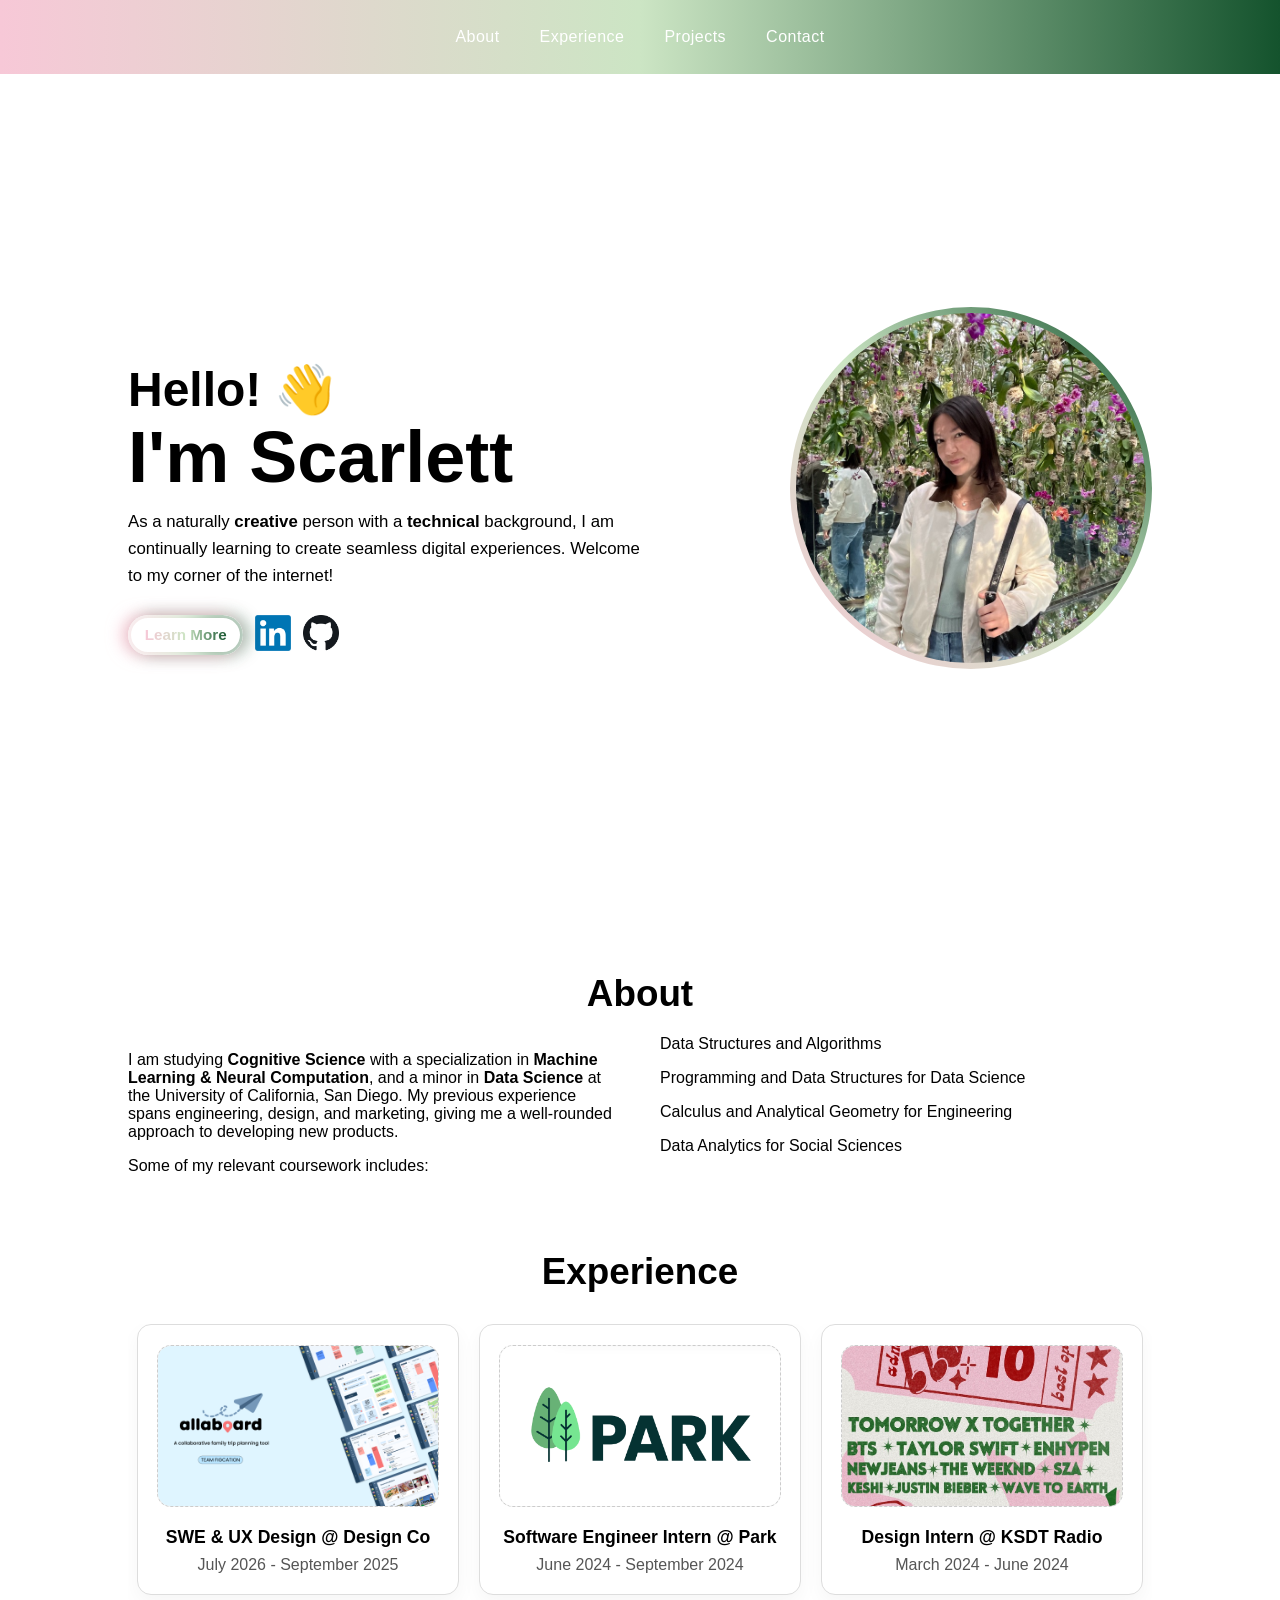
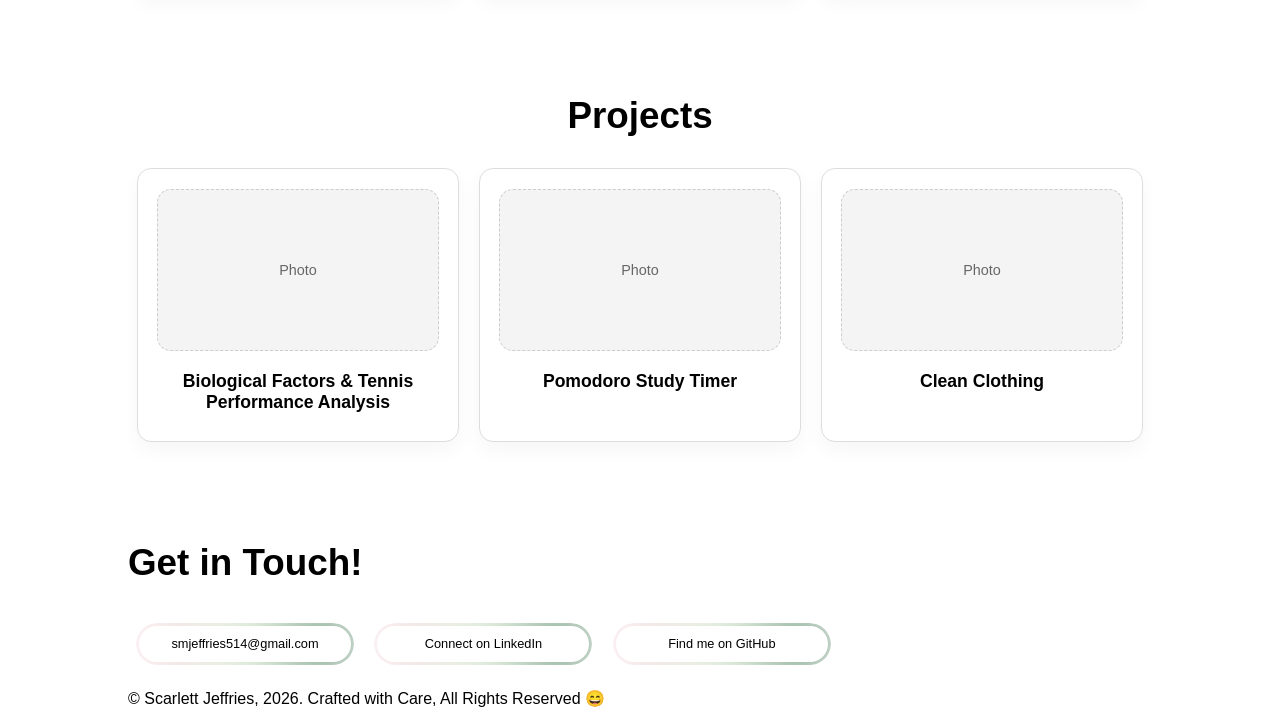
==== index.html @ 75868262 "minor text changes in about + experience" ====
<!DOCTYPE html>
<meta name="robots" content="noindex, nofollow">

<html lang="en">
    <head>
        <meta charset="UTF-8">
        <title>Hello! I'm Scarlett</title>
        <meta name="viewport" content="width=device-width,initial-scale=1">
        <link rel="stylesheet" href="style.css">
        <script src="interactivity.js"></script>
    </head>

    <script>
        if (window.location.hash) history.replaceState(null, '', window.location.pathname);
    </script>

    <body>
        <nav class="navbar">
            <a href="#about">About</a>
            <a href="#experience">Experience</a>
            <a href="#projects">Projects</a>
            <a href="#contact">Contact</a>
        </nav>

        <!-- Home Page-->
        <section class="home">
            <div class="home-inner">
                <div class="home-text">
                    <h2>Hello! 👋</h2>
                    <h1>I'm Scarlett</h1>
                    <p>As a naturally <strong>creative</strong> person with a <strong>technical</strong> background, I am continually learning to create seamless digital experiences. Welcome to my corner of the internet!</p>
                    <div class="button-row">
                        <button id="learn-more" class="gradient-button" onclick="location.href='#about'">
                            <span>Learn More</span>
                        </button>
                        <a href="https://www.linkedin.com/in/scarlettjeffries/" target="_blank" class="icon-link">
                            <img src="/assets/Linkedin_logo.png" alt="LinkedIn">
                        </a>
                        <a href="https://github.com/scarlettjeffries/" target="_blank" class="icon-link">
                            <img src="/assets/Github_logo.png" alt="GitHub">
                        </a>
                    </div>
                </div>
                <div class="home-photo">
                    <img src="/assets/meinjapan.jpeg" alt="memoji">
                </div>
            </div>
        </section>

        <div class="section-row">

            <!-- About Me Section -->
            <section id="about" class="about">
                <div class="about">
                    <h2>About</h2>
                    <p>I am studying <strong>Cognitive Science</strong> with a specialization in <strong>Machine Learning & Neural Computation</strong>, and a minor in <strong>Data Science</strong> at the University of California, San Diego. My previous experience spans engineering, design, and marketing, giving me a well-rounded approach to developing new products.</p>
                    <p>Some of my relevant coursework includes:</p>
                    <p>Data Structures and Algorithms</p>
                    <p>Programming and Data Structures for Data Science</p>
                    <p>Calculus and Analytical Geometry for Engineering</p>
                    <p>Data Analytics for Social Sciences</p>
                </div>
            </section>

            <!-- Experience Section -->
            <section id="experience" class="experience">
                <div class="experience">
                    <h2>Experience</h2>

                    <div class="experience-row">
                        <div href="D-Co.html" id="D-Co" class="experience-link">
                            <div class="experience-photo"><img src="/assets/allaboard.png" alt="Design Co"></img></div>
                            <div class="experience-card-text">
                                <h3>SWE & UX Design @ Design Co</h3>
                                <p>July 2026 - September 2025</p>
                            </div>
                        </div>

                        <div href="Park.html" id="Park" class="experience-link">
                            <div class="experience-photo"><img src="/assets/park_logo.png" alt="Park"></img></div>
                            <div class="experience-card-text">
                                <h3>Software Engineer Intern @ Park</h3>
                                <p>June 2024 - September 2024</p>
                            </div>
                        </div>

                        <div href="KSDT.html" id="KSDT" class="experience-link">
                            <div class="experience-photo"><img src="/assets/ksdt_design.jpeg" alt="KSDT Radio"></img></div>
                            <div class="experience-card-text">
                                <h3>Design Intern @ KSDT Radio</h3>
                                <p>March 2024 - June 2024</p>
                            </div>
                        </div>
                    </div>
                </div>
            </section>

            <!-- Projects Section -->
            <section id="projects" class="projects">
                <div class="projects">
                    <h2>Projects</h2>
                    <div class="project-row">
                        <div id="Academic Projects" class="project-link">
                            <div class="project-photo"><span>Photo</span></div>
                            <div class="project-card-text"><h3>Biological Factors & Tennis Performance Analysis</h3></div>
                        </div>
                        <div id="Pomodoro" class="project-link">
                            <div class="project-photo"><span>Photo</span></div>
                            <div class="project-card-text"><h3>Pomodoro Study Timer</h3></div>
                        </div>
                        <div id="Clean Clothing" class="project-link">
                            <div class="project-photo"><span>Photo</span></div>
                            <div class="project-card-text"><h3>Clean Clothing</h3></div>
                        </div>
                    </div>
                </div>
            </section>
        </div>

        <!-- Contact Section -->
        <section id="contact" class="contact">
            <div class="contact">
                <h2>Get in Touch!</h2>
                <button id="email"><span>smjeffries514@gmail.com</span></button>
                <button id="linkedin" onclick="window.open('https://www.linkedin.com/in/scarlettjeffries/', '_blank')"><span>Connect on LinkedIn</span></button>
                <button id="github"><span>Find me on GitHub</span></button>
                <p>&copy; Scarlett Jeffries, 2026. Crafted with Care, All Rights Reserved &#128516;</p>
            </div>
        </section>
    </body>
</html>
---- style.css ----
body {
    font-family: Arial, Helvetica, sans-serif;
    margin: 0;
    padding: 0;
}

section.home {
    min-height: calc(100vh - 72px);
    display: flex;
    align-items: center;
    justify-content: center;
    padding: 0 10%;          
    margin: 0;               
    box-sizing: border-box;
}
.section-row {
    margin-left: 10%;
    margin-right: 10%;
    display: flex;
    flex-direction: column;
    gap: 40px;
    padding: 40px 0;
}

section.contact {
    margin-left: 10%;
    margin-right: 10%;
}

.navbar {
  /*position: sticky;*/
  top: 0;
  left: 0;
  right: 0;
  z-index: 1000;
  display: flex;
  justify-content: center;
  gap: 40px;
  padding: 28px 0;         
  background: linear-gradient(to left, #14532D, #CCE5C4, #F7C8D7);
}

.navbar a {
  color: white;
  text-decoration: none;
  font-weight: 300;          
  font-size: 1em;
  letter-spacing: 0.03em;
}

.home-inner {
    display: flex;
    flex-wrap: wrap;
    align-items: center;
    gap: 40px;
    width: 100%;
    max-width: 1200px;
}

.home-text {
    flex: 1 1 320px;
    min-width: 280px;
}

.home-photo {
    width: 350px;
    height: 350px;
    border-radius: 50%;
    padding: 6px;
    background: linear-gradient(to bottom left, #14532D, #CCE5C4, #F7C8D7);
    display: flex;
    align-items: center;
    justify-content: center;
    flex-shrink: 0;
}

.home-photo img {
    width: 100%;
    height: 100%;
    object-fit: cover;
    border-radius: 50%;
    display: block;
    background: white;
}

section:not(.home) {
    min-height: auto;
    display: block;
}

section > div {
    width: 100%;
}

.about > div {
    column-count: 2;
    column-gap: 40px;
}

.about > div > h2 {
    column-span: all;
    text-align: center;
    font-size: 2.3em;
    margin-bottom: 20px;
}

.section-row {
    display: flex;
    flex-direction: column;
    gap: 40px;
    padding: 40px 0;
}

.section-row section {
    width: 100%;
    display: block;
}

.section-row section > div {
    width: 100%;
}

.home h2 {
    font-size: 3.0em;
    line-height: 1.2;
    margin-bottom: 0;
    /*background-image: linear-gradient(to right, #14532D, #7CB987, #CCE5C4, #F7C8D7);
    background-clip: text;
    -webkit-background-clip: text;
    -webkit-text-fill-color: transparent;
    background-size: 200%;   */
}

.home h1 {
    font-size: 4.5em;
    line-height: 1.1;
    margin-top: 0;
    margin-bottom: 12px;     
}

.home p {
    margin-top: 0;
    margin-right: 15%;
    font-size: 1.05em;
    line-height: 1.6;
}

.button-row {
    display: flex;
    flex-wrap: wrap;
    gap: 12px;
    margin-top: 25px;
}

.gradient-button {
    position: relative;
    display: inline-flex;
    align-items: center;
    justify-content: center;
    width: auto;
    min-width: 7.5em;
    height: 2.6em;
    padding: 0 1.1em;
    font-size: 0.95em;
    font-weight: 600;
    font-family: Arial, Helvetica, sans-serif;
    border: 0px solid transparent;
    border-radius: 2.5em;
    background: white;
    z-index: 1;
    overflow: hidden;
    cursor: pointer;
    box-shadow: 
        -6px 0px 16px rgba(244, 163, 183, 0.6),
        6px 0px 16px rgba(20, 83, 45, 0.4);
}

.gradient-button::before {
    content: '';
    position: absolute;
    inset: 0;
    z-index: -1;
    padding: 3px; 
    border-radius: inherit;
    background: linear-gradient(to left, #14532D, #CCE5C4, #F7C8D7);
    -webkit-mask: 
        linear-gradient(#fff 0 0) content-box, 
        linear-gradient(#fff 0 0);
    -webkit-mask-composite: xor;
            mask-composite: exclude;
    mask: 
        linear-gradient(#fff 0 0) content-box, 
        linear-gradient(#fff 0 0);
    mask-composite: exclude;
    filter: blur(15px); 
}

.gradient-button span {
    background: linear-gradient(to left, #14532D, #CCE5C4, #F7C8D7);
    background-clip: text;
    -webkit-background-clip: text;
    -webkit-text-fill-color: transparent;
}

.contact button {
    position: relative;
    display: inline-flex;
    align-items: center;
    justify-content: center;
    width: 14em;
    height: 3em;
    font-size: 1em;
    font-weight: semi-bold;
    font-family: Arial, Helvetica, sans-serif;
    border: 3px solid transparent;
    border-radius: 3em;
    background: white;
    z-index: 1;
    overflow: hidden;
    margin: 5px;
}

.contact button::before {
    content: '';
    position: absolute;
    inset: 0;
    z-index: -1;
    padding: 3px; 
    border-radius: inherit;
    background: linear-gradient(to left, #14532D, #CCE5C4, #F7C8D7);
    -webkit-mask: 
        linear-gradient(#fff 0 0) content-box, 
        linear-gradient(#fff 0 0);
    -webkit-mask-composite: xor;
            mask-composite: exclude;
    mask: 
        linear-gradient(#fff 0 0) content-box, 
        linear-gradient(#fff 0 0);
    mask-composite: exclude;
    filter: blur(20px); 
}

.contact button span {
    color: black;
    font-size: 0.8em;
}

.icon-link img {
  width: 36px;
  height: 36px;
  object-fit: contain;
}

.experience-row,
.project-row {
    display: flex;
    gap: 20px;
    flex-wrap: nowrap;
    justify-content: center;
    margin-top: 30px;
    overflow-x: auto;
    padding-bottom: 10px;
}

.experience-link,
.project-link {
    display: flex;
    flex-direction: column;
    align-items: center;
    width: 280px;
    text-decoration: none;
    color: inherit;
    margin-bottom: 20px;
    padding: 20px;
    border: 1px solid #ddd;
    border-radius: 14px;
    transition: background-color 0.3s, transform 0.2s;
    background: white;
    box-shadow: 0 8px 20px rgba(0,0,0,0.04);
    text-align: center;
}

.experience-link:hover,
.project-link:hover {
    background-color: #f9f9f9;
    transform: translateY(-2px);
}

.experience-photo,
.project-photo {
    width: 100%;
    height: 160px;
    border-radius: 14px;
    background: #f4f4f4;
    border: 1px dashed #ccc;
    overflow: hidden;
    display: flex;
    align-items: center;
    justify-content: center;
    color: #666;
    font-size: 0.9em;
    margin-bottom: 20px;
}

.experience-photo img,
.project-photo img {
    width: 100%;
    height: 100%;
    object-fit: cover;
    display: block;
}

.experience-card-text h3,
.project-card-text h3 {
    margin: 0 0 8px;
    font-size: 1.1em;
    text-align: center;
}

.experience-card-text p {
    margin: 0;
    color: #555;
}

.project-link {
    padding: 20px;
}

.dashboard {
    margin-left: 10%;
    margin-right: 10%;
    font-family: Arial, Helvetica, sans-serif;
}

.dashboard-header {
    text-align: center;
    margin-bottom: 40px;
}

.back-link {
    display: inline-block;
    margin-bottom: 20px;
    text-decoration: none;
    color: #14532D;
    font-weight: bold;
}

.dashboard-header h1 {
    font-size: 3em;
    background-image: linear-gradient(to right, #14532D, #CCE5C4, #F7C8D7);
    background-clip: text;
    -webkit-background-clip: text;
    -webkit-text-fill-color: transparent;
    background-size: 15%;
}

.date {
    font-size: 1.2em;
    color: #666;
}

.dashboard-content {
    display: grid;
    grid-template-columns: repeat(auto-fit, minmax(300px, 1fr));
    gap: 20px;
}

.card {
    border: 1px solid #ddd;
    border-radius: 8px;
    padding: 20px;
    background-color: #fff;
    box-shadow: 0 2px 4px rgba(0,0,0,0.1);
}

.card h2 {
    margin-top: 0;
    background-image: linear-gradient(to right, #14532D, #CCE5C4, #F7C8D7);
    background-clip: text;
    -webkit-background-clip: text;
    -webkit-text-fill-color: transparent;
    background-size: 100%;
}

.card ul {
    padding-left: 20px;
}

.dashboard h1 {
    background-image: linear-gradient(to right, #14532D, #CCE5C4, #F7C8D7);
    background-clip: text;
    -webkit-background-clip: text;
    -webkit-text-fill-color: transparent;
    background-size: 100%;
}

.experience h2 {
    text-align: center;
    font-size: 2.3em;
}

.projects h2 {
    text-align: center;
    font-size: 2.3em;
}

.contact h2 {
    font-size: 2.3em;
}

.card li {
    margin-bottom: 10px;
}
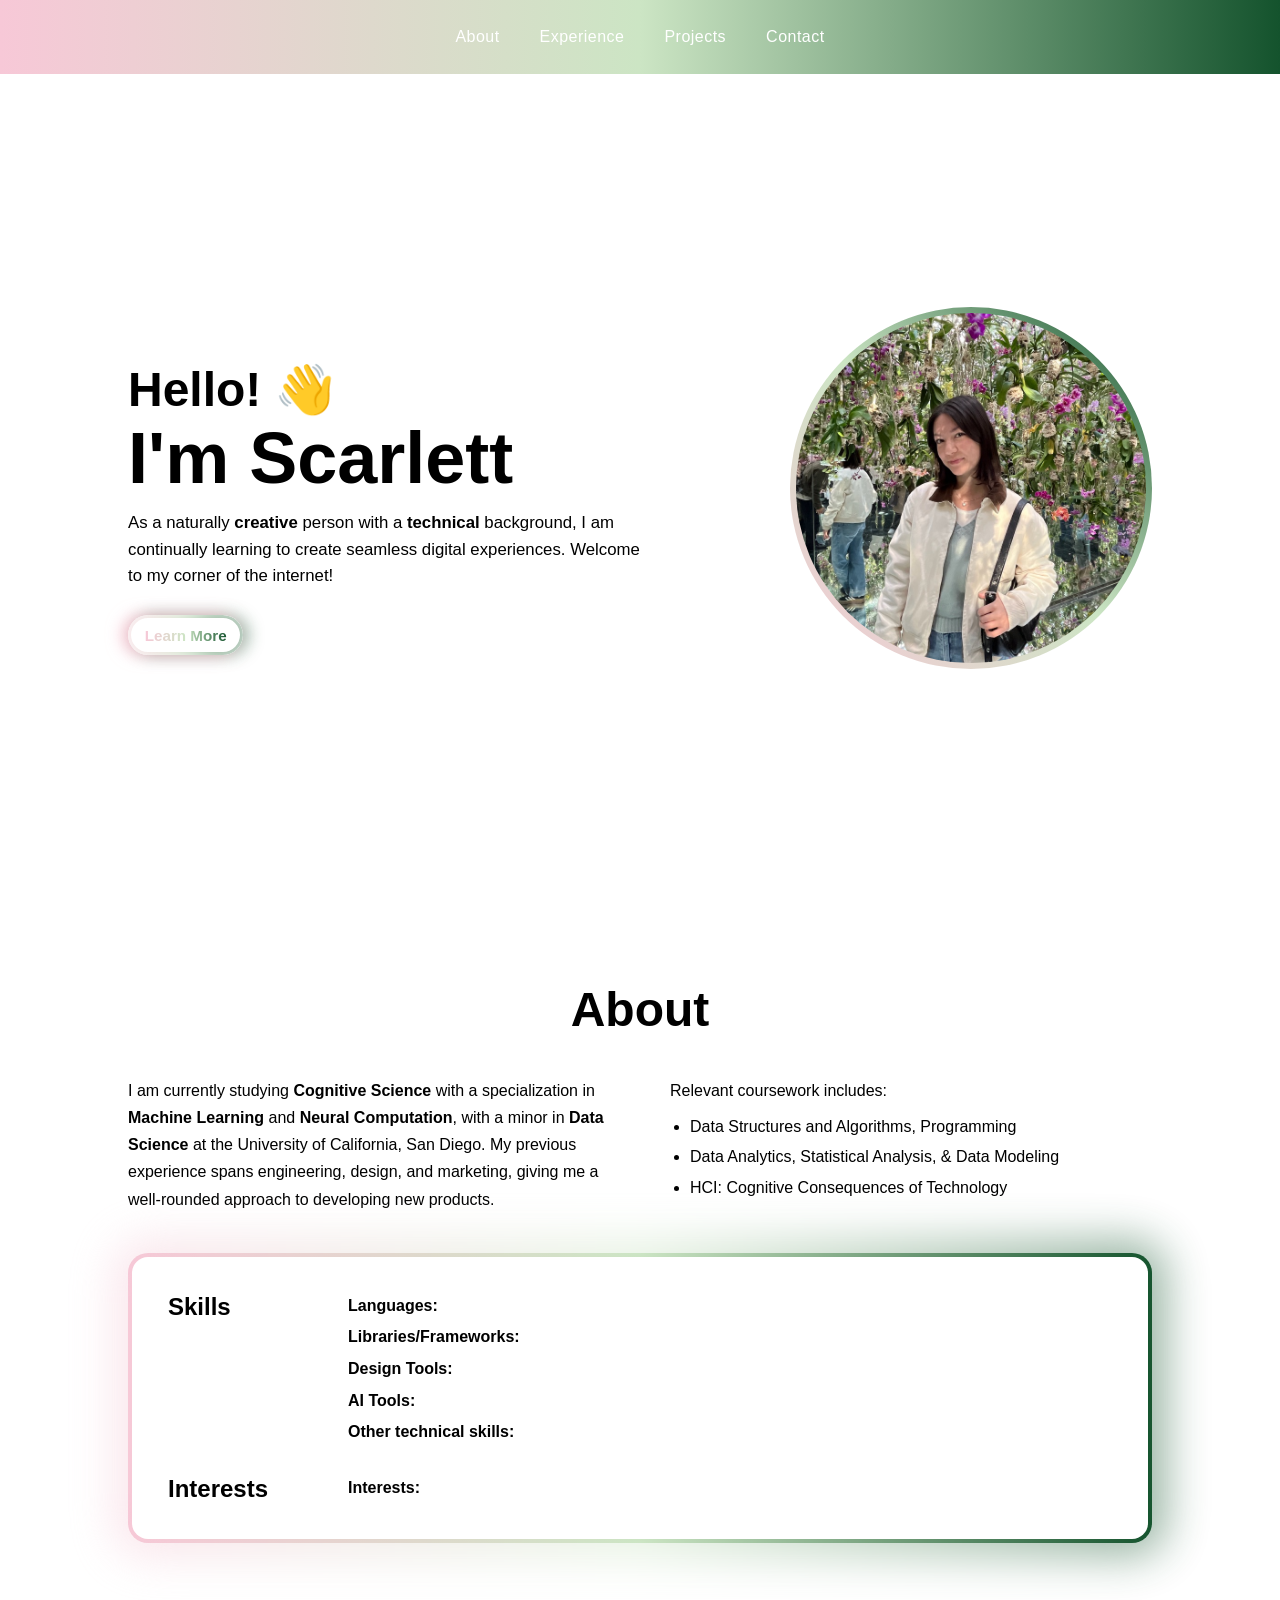
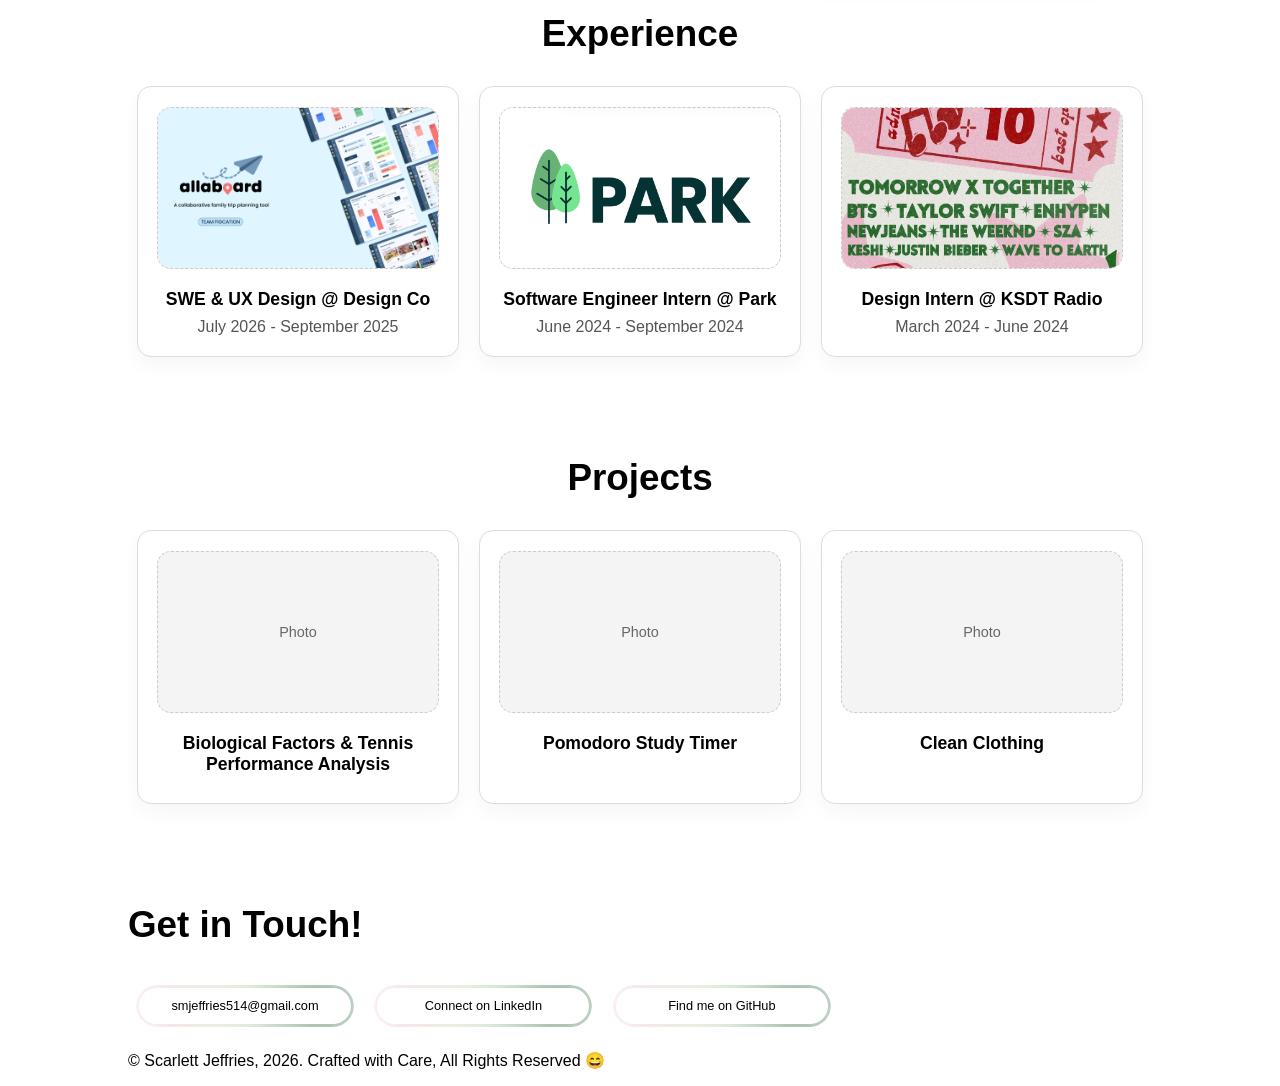
==== commit ef06730a: "Added about card + gradient/glow" ====
--- a/index.html
+++ b/index.html
@@ -33,12 +33,6 @@
                         <button id="learn-more" class="gradient-button" onclick="location.href='#about'">
                             <span>Learn More</span>
                         </button>
-                        <a href="https://www.linkedin.com/in/scarlettjeffries/" target="_blank" class="icon-link">
-                            <img src="/assets/Linkedin_logo.png" alt="LinkedIn">
-                        </a>
-                        <a href="https://github.com/scarlettjeffries/" target="_blank" class="icon-link">
-                            <img src="/assets/Github_logo.png" alt="GitHub">
-                        </a>
                     </div>
                 </div>
                 <div class="home-photo">
@@ -49,18 +43,45 @@
 
         <div class="section-row">
 
-            <!-- About Me Section -->
-            <section id="about" class="about">
-                <div class="about">
-                    <h2>About</h2>
-                    <p>I am studying <strong>Cognitive Science</strong> with a specialization in <strong>Machine Learning & Neural Computation</strong>, and a minor in <strong>Data Science</strong> at the University of California, San Diego. My previous experience spans engineering, design, and marketing, giving me a well-rounded approach to developing new products.</p>
-                    <p>Some of my relevant coursework includes:</p>
-                    <p>Data Structures and Algorithms</p>
-                    <p>Programming and Data Structures for Data Science</p>
-                    <p>Calculus and Analytical Geometry for Engineering</p>
-                    <p>Data Analytics for Social Sciences</p>
+        <!-- About Me -->
+        <section id="about" class="about">
+            <div class="about-inner">
+                <h2>About</h2>
+
+                <div class="about-columns">
+                    <p>I am currently studying <strong>Cognitive Science</strong> with a specialization in <strong>Machine Learning</strong> and <strong>Neural Computation</strong>, with a minor in <strong>Data Science</strong> at the University of California, San Diego. My previous experience spans engineering, design, and marketing, giving me a well-rounded approach to developing new products.</p>
+                    <div class="about-coursework">
+                        <p>Relevant coursework includes:</p>
+                        <ul>
+                            <li>Data Structures and Algorithms, Programming</li>
+                            <li>Data Analytics, Statistical Analysis, & Data Modeling</li>
+                            <li>HCI: Cognitive Consequences of Technology</li>
+                        </ul>
+                    </div>
                 </div>
-            </section>
+
+            <div class="about-card">
+                <div class="about-card-inner">
+                <div class="about-card-row">
+                    <h3>Skills</h3>
+                    <div class="about-card-details">
+                        <p><strong>Languages:</strong> </p>
+                        <p><strong>Libraries/Frameworks:</strong> </p>
+                        <p><strong>Design Tools:</strong> </p>
+                        <p><strong>AI Tools:</strong> </p>
+                        <p><strong>Other technical skills:</strong> </p>
+                    </div>
+                </div>
+                <div class="about-card-row">
+                    <h3>Interests</h3>
+                    <div class="about-card-details">
+                        <p><strong>Interests:</strong> </p>
+                    </div>
+                </div>
+                </div>
+            </div>
+        </div>
+    </section>
 
             <!-- Experience Section -->
             <section id="experience" class="experience">
--- a/style.css
+++ b/style.css
@@ -48,6 +48,7 @@
   letter-spacing: 0.03em;
 }
 
+/* homepage styling */
 .home-inner {
     display: flex;
     flex-wrap: wrap;
@@ -92,16 +93,11 @@
     width: 100%;
 }
 
+/* about page styling */
+/* Removed multi-column flow here; using a two-column grid on .about-columns instead */
 .about > div {
-    column-count: 2;
-    column-gap: 40px;
-}
-
-.about > div > h2 {
-    column-span: all;
-    text-align: center;
-    font-size: 2.3em;
-    margin-bottom: 20px;
+    width: 100%;
+    box-sizing: border-box;
 }
 
 .section-row {
@@ -118,6 +114,113 @@
 
 .section-row section > div {
     width: 100%;
+}
+.about-inner {
+    width: 100%;
+}
+
+.about-inner h2 {
+    text-align: center;
+    font-size: 3em;
+    margin-bottom: 40px;
+}
+
+.about-columns {
+    display: grid;
+    grid-template-columns: 1fr 1fr;
+    gap: 60px;
+    margin-bottom: 40px;
+    align-items: start;
+}
+
+.about-columns p {
+    margin: 0;
+    line-height: 1.7;
+}
+
+.about-coursework {
+    flex: 1;
+}
+
+.about-coursework p {
+    margin: 0 0 8px;
+}
+
+.about-coursework ul {
+    margin: 0;
+    padding-left: 20px;
+    line-height: 1.9;
+}
+
+/* gradient-bordered card — same technique as the button */
+.about-card {
+    position: relative;
+    border-radius: 20px;
+    /* outer element provides gradient border (thin padding acts as border thickness) */
+    padding: 4px;
+    background: linear-gradient(to right, #F7C8D7, #CCE5C4, #14532D);
+    z-index: 0;
+    margin-top: 40px;
+}
+
+/* keep the card spanning layout and avoid column breaks */
+.about-card {
+    column-span: all;
+    -webkit-column-span: all;
+    break-inside: avoid-column;
+    -webkit-column-break-inside: avoid;
+}
+
+/* masked gradient border sits directly behind the card's border */
+.about-card::after {
+    /* blurred halo behind the border */
+    content: '';
+    position: absolute;
+    inset: -14px; /* extend beyond the card for a soft halo */
+    z-index: -2;
+    border-radius: calc(20px + 14px);
+    background: linear-gradient(to right, #F7C8D7, #CCE5C4, #14532D);
+    filter: blur(22px);
+    opacity: 0.45;
+}
+
+/* inner white panel to guarantee opaque white interior */
+.about-card-inner {
+    background: white;
+    border-radius: calc(20px - 4px);
+    padding: 36px; /* original visual padding: 40px total inside the white box */
+    box-sizing: border-box;
+    position: relative;
+    z-index: 0;
+}
+
+.about-card-row {
+    display: flex;
+    gap: 60px;
+    align-items: flex-start;
+    margin-bottom: 30px;
+}
+
+.about-card-row:last-child {
+    margin-bottom: 0;
+}
+
+.about-card-row h3 {
+    font-size: 1.5em;
+    margin: 0;
+    min-width: 120px;
+}
+
+.about-card-details {
+    flex: 1;
+    display: flex;
+    flex-direction: column;
+    gap: 6px;
+}
+
+.about-card-details p {
+    margin: 0;
+    line-height: 1.6;
 }
 
 .home h2 {
@@ -251,6 +354,7 @@
   object-fit: contain;
 }
 
+/* experience styling */
 .experience-row,
 .project-row {
     display: flex;
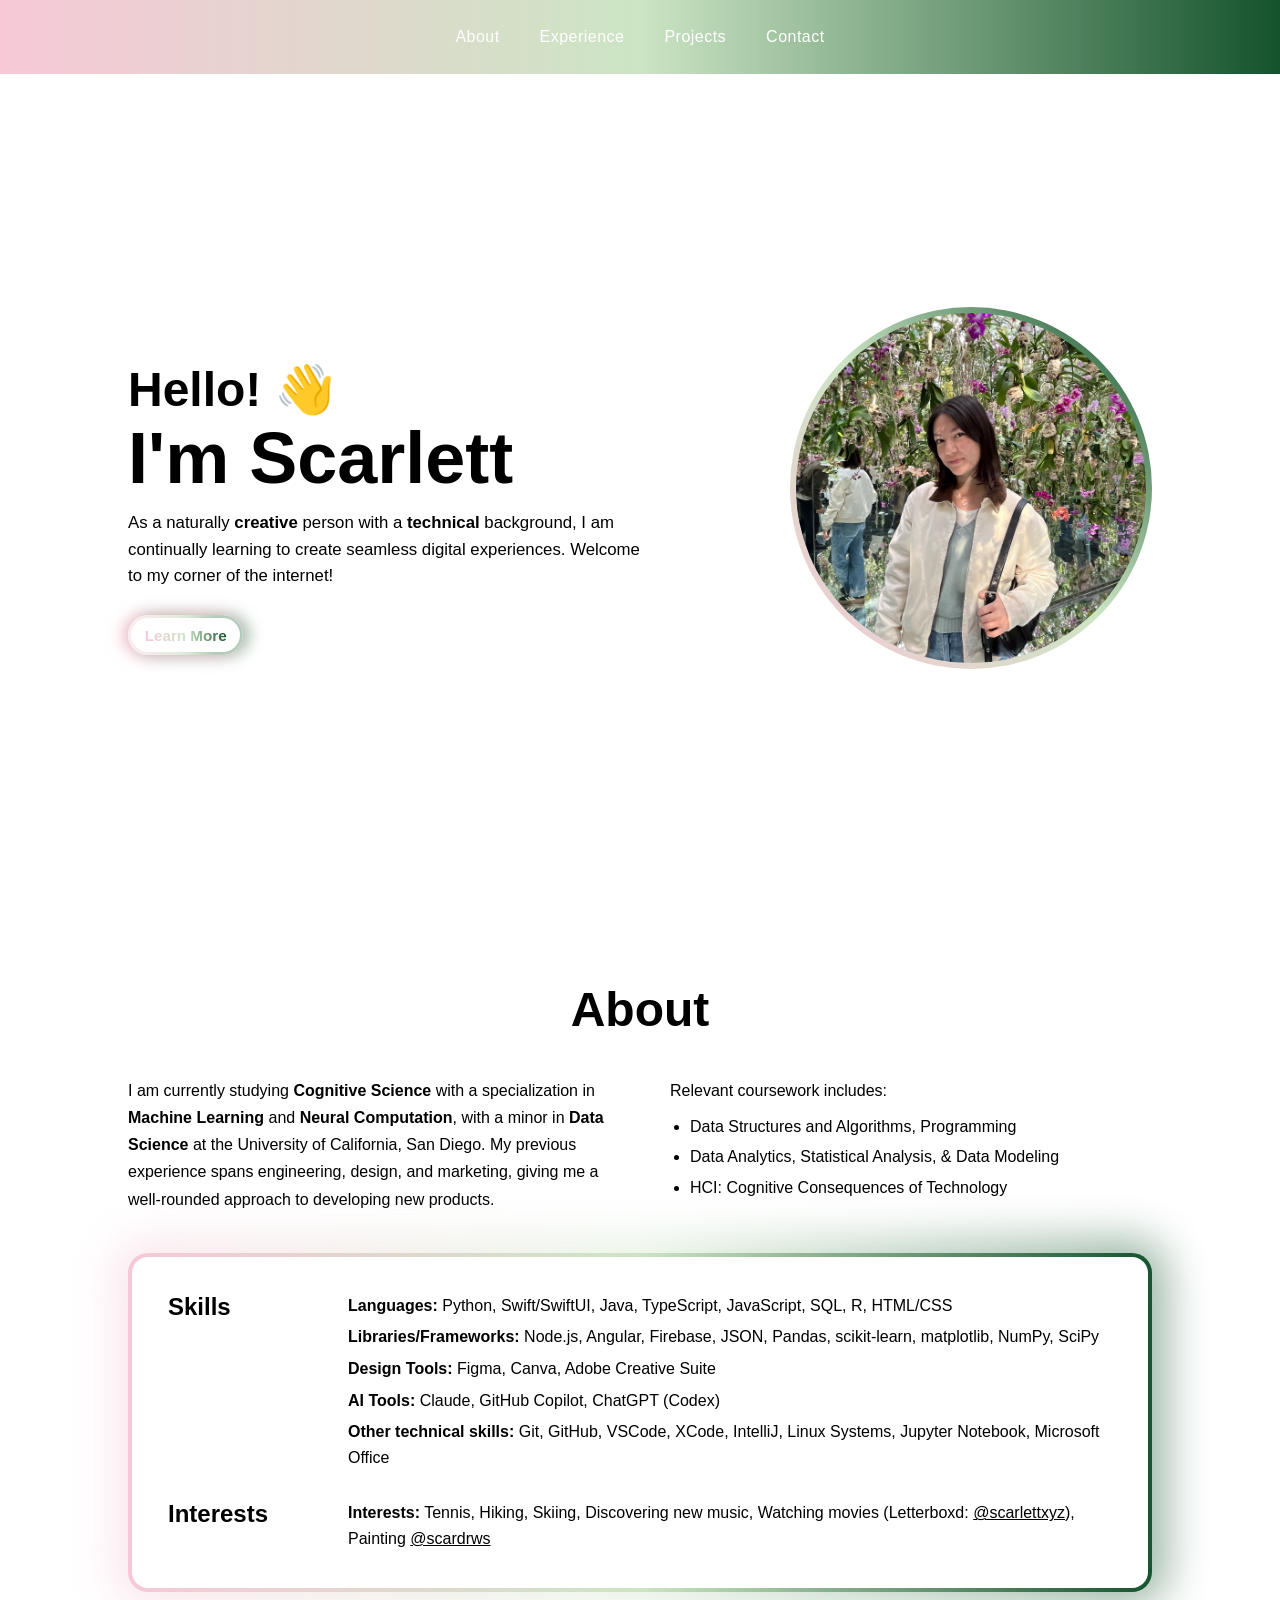
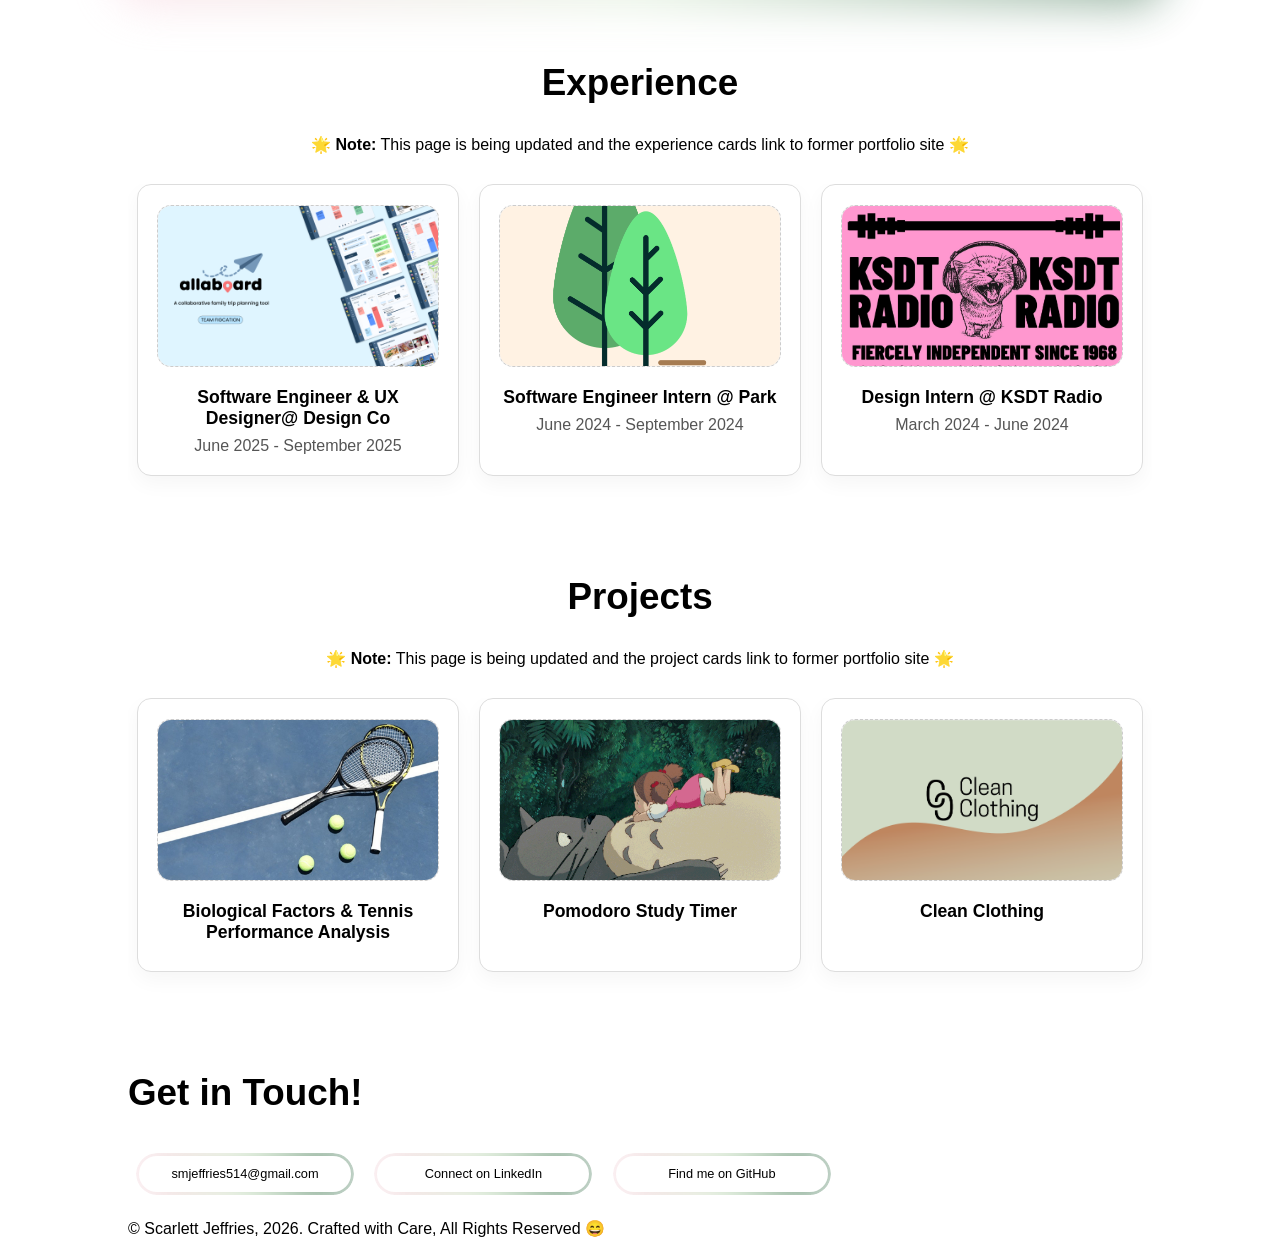
==== commit b6992345: "added card links + assets, filled skills + interests, cursor change on contact buttons" ====
--- a/index.html
+++ b/index.html
@@ -65,17 +65,17 @@
                 <div class="about-card-row">
                     <h3>Skills</h3>
                     <div class="about-card-details">
-                        <p><strong>Languages:</strong> </p>
-                        <p><strong>Libraries/Frameworks:</strong> </p>
-                        <p><strong>Design Tools:</strong> </p>
-                        <p><strong>AI Tools:</strong> </p>
-                        <p><strong>Other technical skills:</strong> </p>
+                        <p><strong>Languages:</strong> Python, Swift/SwiftUI, Java, TypeScript, JavaScript, SQL, R, HTML/CSS</p>
+                        <p><strong>Libraries/Frameworks:</strong> Node.js, Angular, Firebase, JSON, Pandas, scikit-learn, matplotlib, NumPy, SciPy</p>
+                        <p><strong>Design Tools:</strong> Figma, Canva, Adobe Creative Suite</p>
+                        <p><strong>AI Tools:</strong> Claude, GitHub Copilot, ChatGPT (Codex) </p>
+                        <p><strong>Other technical skills:</strong> Git, GitHub, VSCode, XCode, IntelliJ, Linux Systems, Jupyter Notebook, Microsoft Office</p>
                     </div>
                 </div>
                 <div class="about-card-row">
                     <h3>Interests</h3>
                     <div class="about-card-details">
-                        <p><strong>Interests:</strong> </p>
+                        <p><strong>Interests:</strong> Tennis, Hiking, Skiing, Discovering new music, Watching movies (Letterboxd: <a href='https://letterboxd.com/scarlettxyz/' target="_blank" style="color: inherit;">@scarlettxyz</a>), Painting <a href='https://www.instagram.com/scardrws/' target="_blank" style="color: inherit;">@scardrws</a></p>
                     </div>
                 </div>
                 </div>
@@ -87,31 +87,31 @@
             <section id="experience" class="experience">
                 <div class="experience">
                     <h2>Experience</h2>
-
+                    <p>&#127775; <strong>Note:</strong> This page is being updated and the experience cards link to former portfolio site &#127775;</p>
                     <div class="experience-row">
-                        <div href="D-Co.html" id="D-Co" class="experience-link">
+                        <a href="https://www.notion.so/priyaiyerdesign/ALLABOARD-a-collaborative-trip-planning-tool-2680617671ff8071a6def36018e5ba96" target="_blank" id="D-Co" class="experience-link">
                             <div class="experience-photo"><img src="/assets/allaboard.png" alt="Design Co"></img></div>
                             <div class="experience-card-text">
-                                <h3>SWE & UX Design @ Design Co</h3>
-                                <p>July 2026 - September 2025</p>
+                                <h3>Software Engineer & UX Designer@ Design Co</h3>
+                                <p>June 2025 - September 2025</p>
                             </div>
-                        </div>
+                        </a>
 
-                        <div href="Park.html" id="Park" class="experience-link">
-                            <div class="experience-photo"><img src="/assets/park_logo.png" alt="Park"></img></div>
+                        <a href="https://smjeffries.notion.site/Software-Engineering-Park-dab3311edc894b949e68c59dcf744aa7" target="_blank" id="Park" class="experience-link">
+                            <div class="experience-photo"><img src="/assets/park_icon.png" alt="Park"></img></div>
                             <div class="experience-card-text">
                                 <h3>Software Engineer Intern @ Park</h3>
                                 <p>June 2024 - September 2024</p>
                             </div>
-                        </div>
+                        </a>
 
-                        <div href="KSDT.html" id="KSDT" class="experience-link">
-                            <div class="experience-photo"><img src="/assets/ksdt_design.jpeg" alt="KSDT Radio"></img></div>
+                        <a href="https://smjeffries.notion.site/Design-Intern-KSDT-Radio-c083b8f8d4d34cd38abec2350d1317ee" target="_blank" id="KSDT" class="experience-link">
+                            <div class="experience-photo"><img src="/assets/ksdt_cat.png" alt="KSDT Radio"></img></div>
                             <div class="experience-card-text">
                                 <h3>Design Intern @ KSDT Radio</h3>
                                 <p>March 2024 - June 2024</p>
                             </div>
-                        </div>
+                        </a>
                     </div>
                 </div>
             </section>
@@ -120,19 +120,20 @@
             <section id="projects" class="projects">
                 <div class="projects">
                     <h2>Projects</h2>
+                    <p>&#127775; <strong>Note:</strong> This page is being updated and the project cards link to former portfolio site &#127775;</p>
                     <div class="project-row">
                         <div id="Academic Projects" class="project-link">
-                            <div class="project-photo"><span>Photo</span></div>
+                            <div class="project-photo"><img src="/assets/tennisanalysis.jpeg" alt="Academic Projects"></img></div>
                             <div class="project-card-text"><h3>Biological Factors & Tennis Performance Analysis</h3></div>
                         </div>
-                        <div id="Pomodoro" class="project-link">
-                            <div class="project-photo"><span>Photo</span></div>
+                        <a href="https://studioghibli-pomodoro.netlify.app/" target="_blank"id="Pomodoro" class="project-link">
+                            <div class="project-photo"><img src="/assets/Totoro_and_Mei.gif" alt="Pomodoro Study Timer"></img></div>
                             <div class="project-card-text"><h3>Pomodoro Study Timer</h3></div>
-                        </div>
-                        <div id="Clean Clothing" class="project-link">
-                            <div class="project-photo"><span>Photo</span></div>
+                        </a>
+                        <a href="https://smjeffries.notion.site/Mobile-App-Development-Kode-with-Klossy-24c410b3e7598039a97bcedca6fb2df4" target="_blank" id="Clean Clothing" class="project-link">
+                            <div class="project-photo"><img src="/assets/cleanclothing.png" alt="Clean Clothing"></img></div>
                             <div class="project-card-text"><h3>Clean Clothing</h3></div>
-                        </div>
+                        </a>
                     </div>
                 </div>
             </section>
@@ -142,9 +143,9 @@
         <section id="contact" class="contact">
             <div class="contact">
                 <h2>Get in Touch!</h2>
-                <button id="email"><span>smjeffries514@gmail.com</span></button>
-                <button id="linkedin" onclick="window.open('https://www.linkedin.com/in/scarlettjeffries/', '_blank')"><span>Connect on LinkedIn</span></button>
-                <button id="github"><span>Find me on GitHub</span></button>
+                <button id="email" onclick="location.href='mailto:smjeffries514@gmail.com'"><span>smjeffries514@gmail.com</span></button>
+                <button id="linkedin" onclick="window.open('https://www.linkedin.com/in/scarlettjeffries', '_blank')"><span>Connect on LinkedIn</span></button>
+                <button id="github" onclick="window.open('https://github.com/scarlettjeffries', '_blank')"><span>Find me on GitHub</span></button>
                 <p>&copy; Scarlett Jeffries, 2026. Crafted with Care, All Rights Reserved &#128516;</p>
             </div>
         </section>
--- a/style.css
+++ b/style.css
@@ -321,6 +321,7 @@
     z-index: 1;
     overflow: hidden;
     margin: 5px;
+    cursor: pointer;
 }
 
 .contact button::before {
@@ -508,6 +509,14 @@
     font-size: 2.3em;
 }
 
+/* Center paragraph text in Experience and Projects sections */
+#experience .experience > p,
+#projects .projects > p,
+.experience-card-text p,
+.project-card-text p {
+    text-align: center;
+}
+
 .contact h2 {
     font-size: 2.3em;
 }
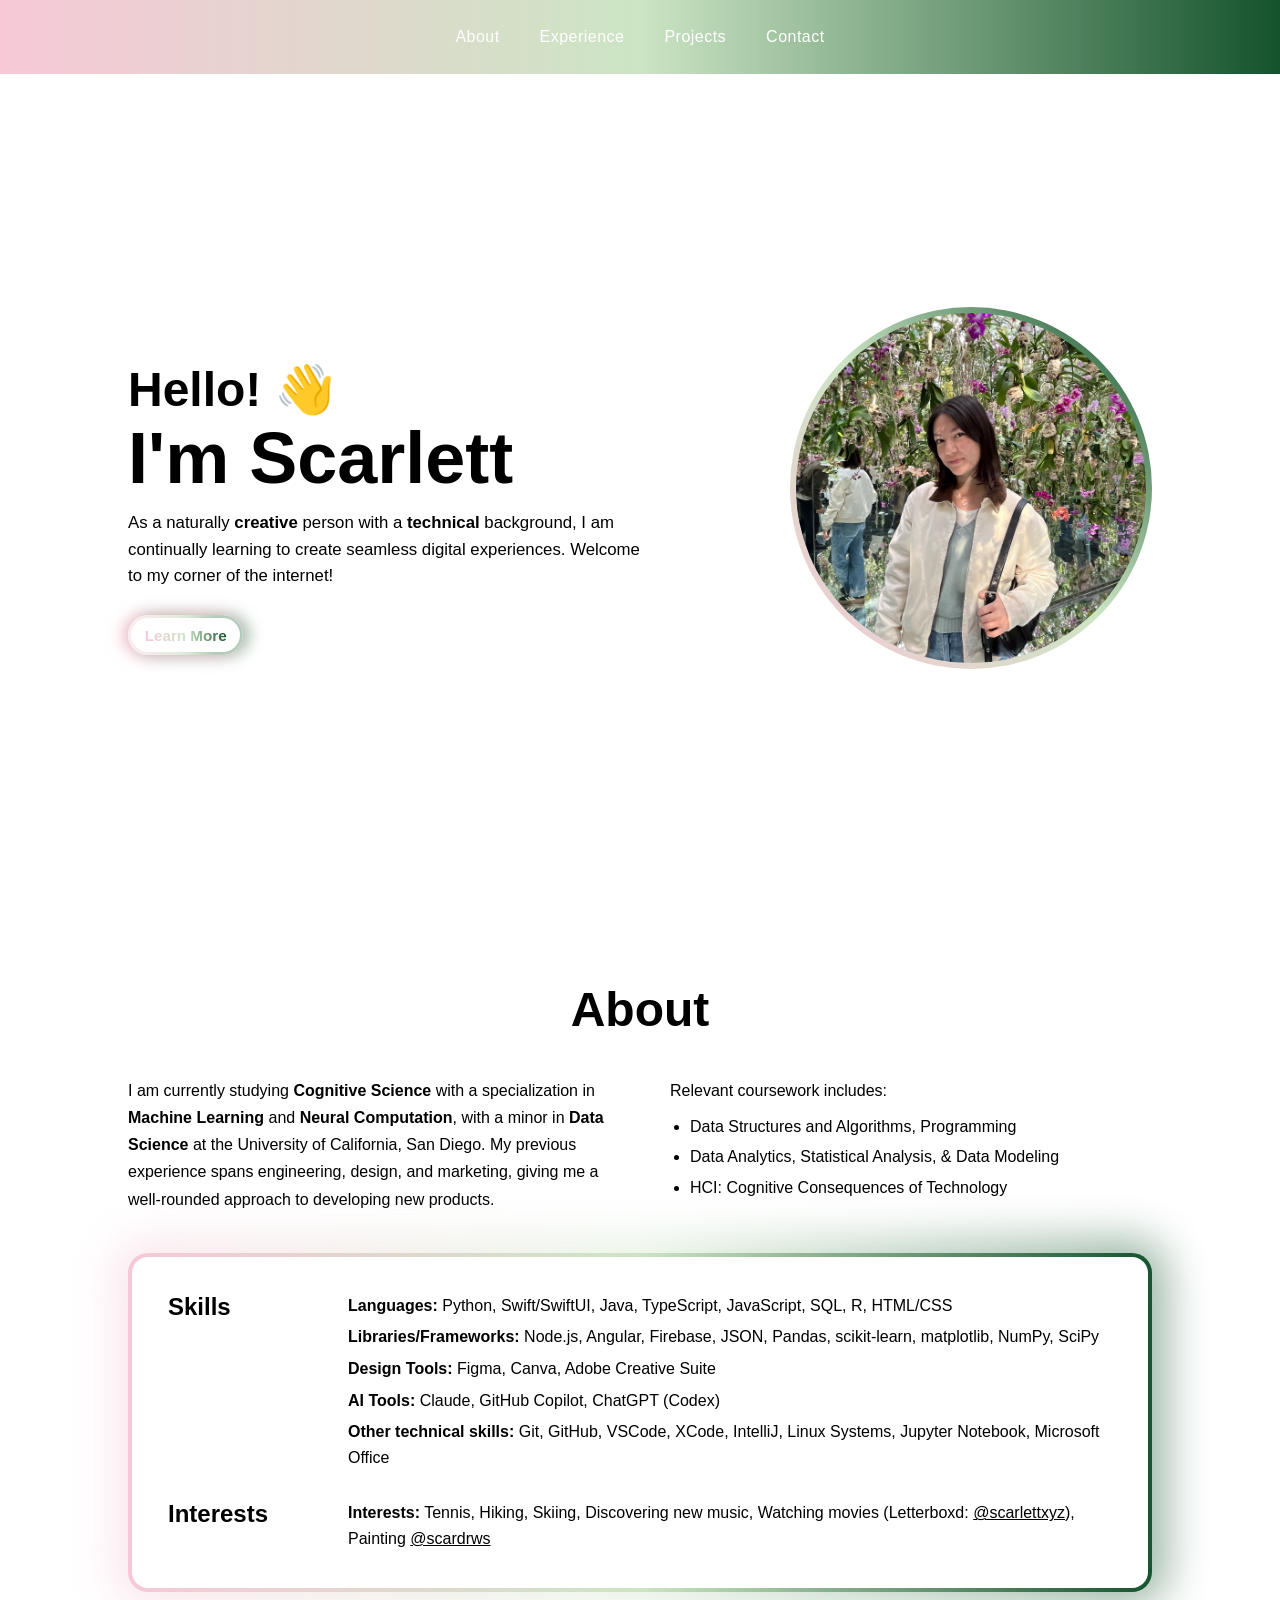
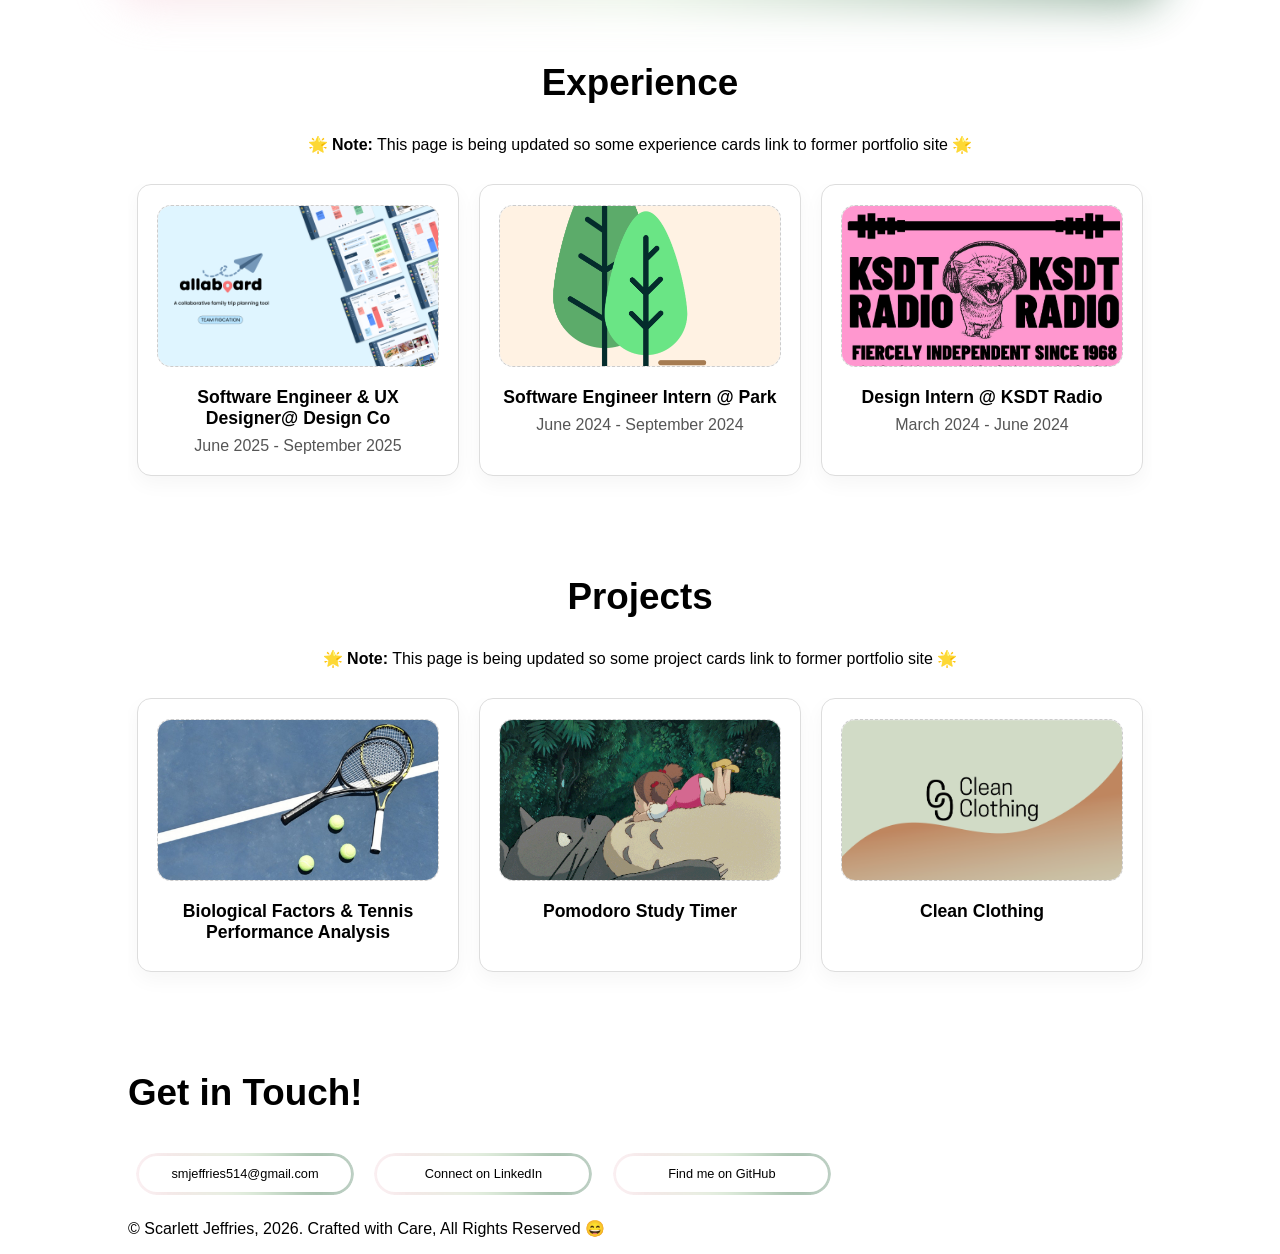
==== commit 17589a54: "experience and project disclaimer wording change" ====
--- a/index.html
+++ b/index.html
@@ -87,7 +87,7 @@
             <section id="experience" class="experience">
                 <div class="experience">
                     <h2>Experience</h2>
-                    <p>&#127775; <strong>Note:</strong> This page is being updated and the experience cards link to former portfolio site &#127775;</p>
+                    <p>&#127775; <strong>Note:</strong> This page is being updated so some experience cards link to former portfolio site &#127775;</p>
                     <div class="experience-row">
                         <a href="https://www.notion.so/priyaiyerdesign/ALLABOARD-a-collaborative-trip-planning-tool-2680617671ff8071a6def36018e5ba96" target="_blank" id="D-Co" class="experience-link">
                             <div class="experience-photo"><img src="/assets/allaboard.png" alt="Design Co"></img></div>
@@ -120,7 +120,7 @@
             <section id="projects" class="projects">
                 <div class="projects">
                     <h2>Projects</h2>
-                    <p>&#127775; <strong>Note:</strong> This page is being updated and the project cards link to former portfolio site &#127775;</p>
+                    <p>&#127775; <strong>Note:</strong> This page is being updated so some project cards link to former portfolio site &#127775;</p>
                     <div class="project-row">
                         <div id="Academic Projects" class="project-link">
                             <div class="project-photo"><img src="/assets/tennisanalysis.jpeg" alt="Academic Projects"></img></div>
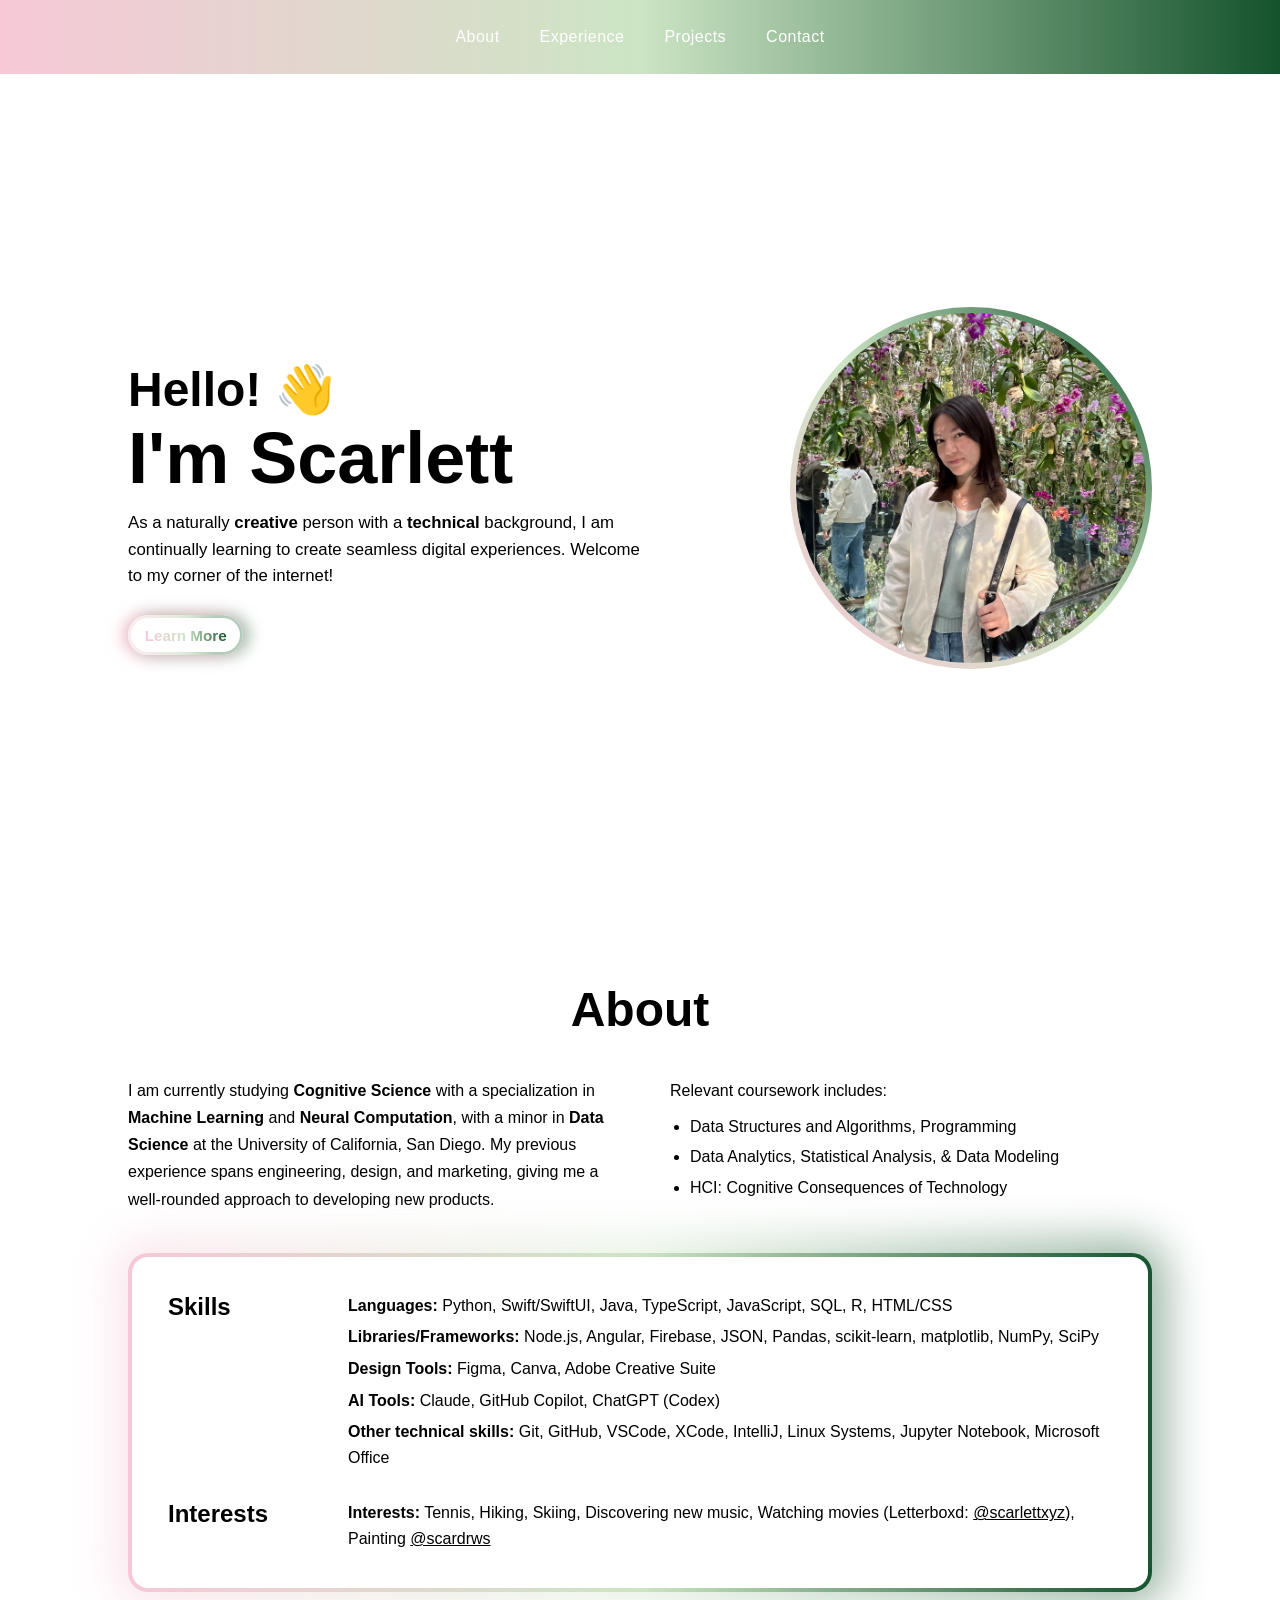
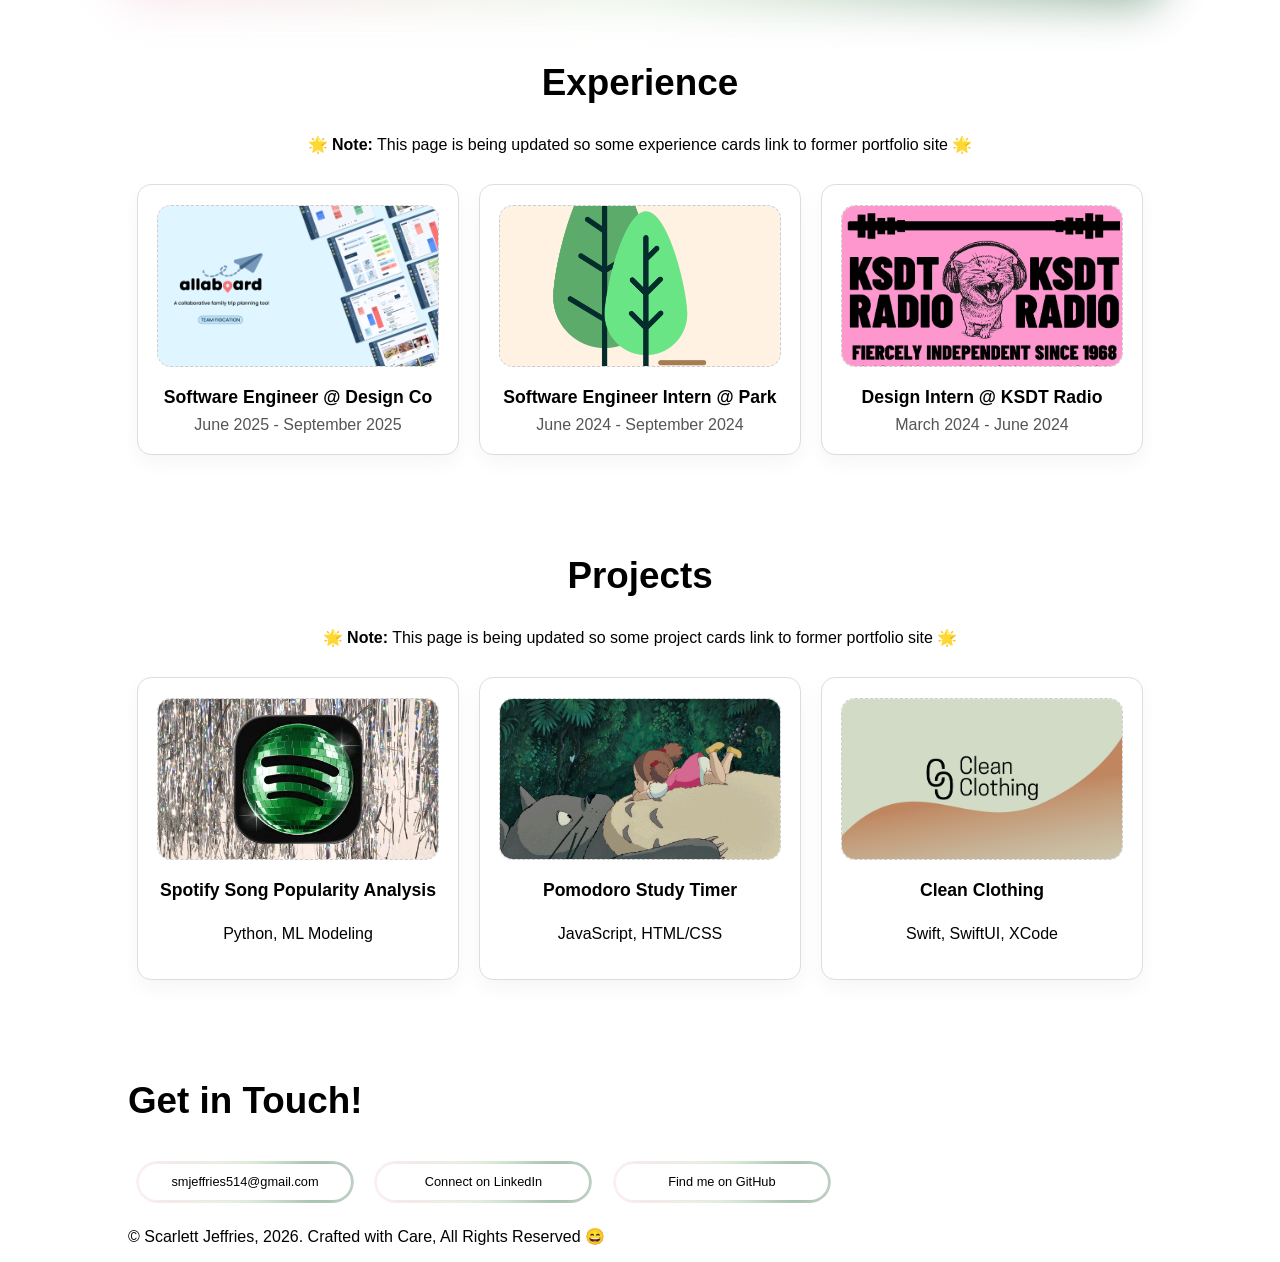
==== commit 51e43704: "added spotify project" ====
--- a/index.html
+++ b/index.html
@@ -92,7 +92,7 @@
                         <a href="https://www.notion.so/priyaiyerdesign/ALLABOARD-a-collaborative-trip-planning-tool-2680617671ff8071a6def36018e5ba96" target="_blank" id="D-Co" class="experience-link">
                             <div class="experience-photo"><img src="/assets/allaboard.png" alt="Design Co"></img></div>
                             <div class="experience-card-text">
-                                <h3>Software Engineer & UX Designer@ Design Co</h3>
+                                <h3>Software Engineer @ Design Co</h3>
                                 <p>June 2025 - September 2025</p>
                             </div>
                         </a>
@@ -122,17 +122,20 @@
                     <h2>Projects</h2>
                     <p>&#127775; <strong>Note:</strong> This page is being updated so some project cards link to former portfolio site &#127775;</p>
                     <div class="project-row">
-                        <div id="Academic Projects" class="project-link">
-                            <div class="project-photo"><img src="/assets/tennisanalysis.jpeg" alt="Academic Projects"></img></div>
-                            <div class="project-card-text"><h3>Biological Factors & Tennis Performance Analysis</h3></div>
-                        </div>
+                        <a href="https://scarlettjeffries.github.io/spotify-popularity-analysis/" target="_blank" id="Academic Projects" class="project-link">
+                            <div class="project-photo"><img src="/assets/spotify.png" alt="Academic Projects"></img></div>
+                            <div class="project-card-text"><h3>Spotify Song Popularity Analysis</h3></div>
+                            <p>Python, ML Modeling</p>
+                        </a>
                         <a href="https://studioghibli-pomodoro.netlify.app/" target="_blank"id="Pomodoro" class="project-link">
                             <div class="project-photo"><img src="/assets/Totoro_and_Mei.gif" alt="Pomodoro Study Timer"></img></div>
                             <div class="project-card-text"><h3>Pomodoro Study Timer</h3></div>
+                            <p>JavaScript, HTML/CSS</p>
                         </a>
                         <a href="https://smjeffries.notion.site/Mobile-App-Development-Kode-with-Klossy-24c410b3e7598039a97bcedca6fb2df4" target="_blank" id="Clean Clothing" class="project-link">
                             <div class="project-photo"><img src="/assets/cleanclothing.png" alt="Clean Clothing"></img></div>
                             <div class="project-card-text"><h3>Clean Clothing</h3></div>
+                            <p>Swift, SwiftUI, XCode</p>
                         </a>
                     </div>
                 </div>
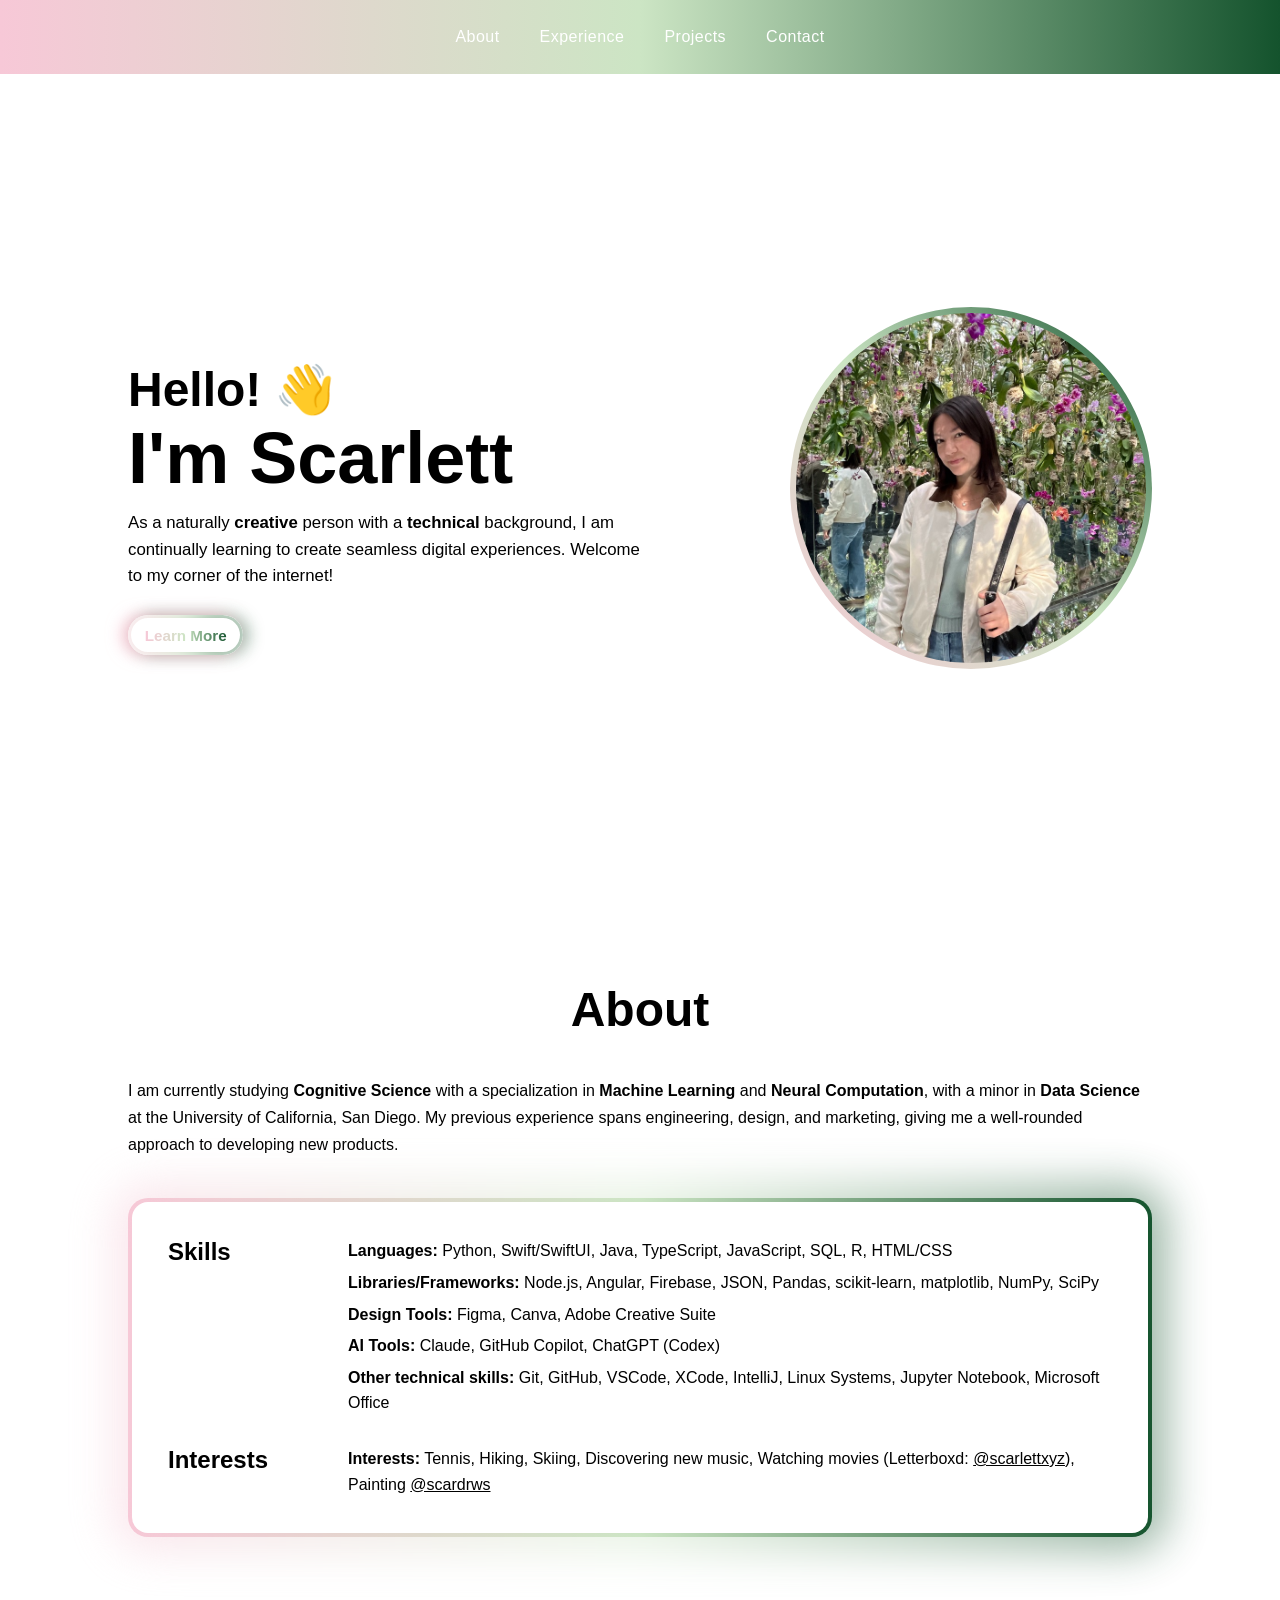
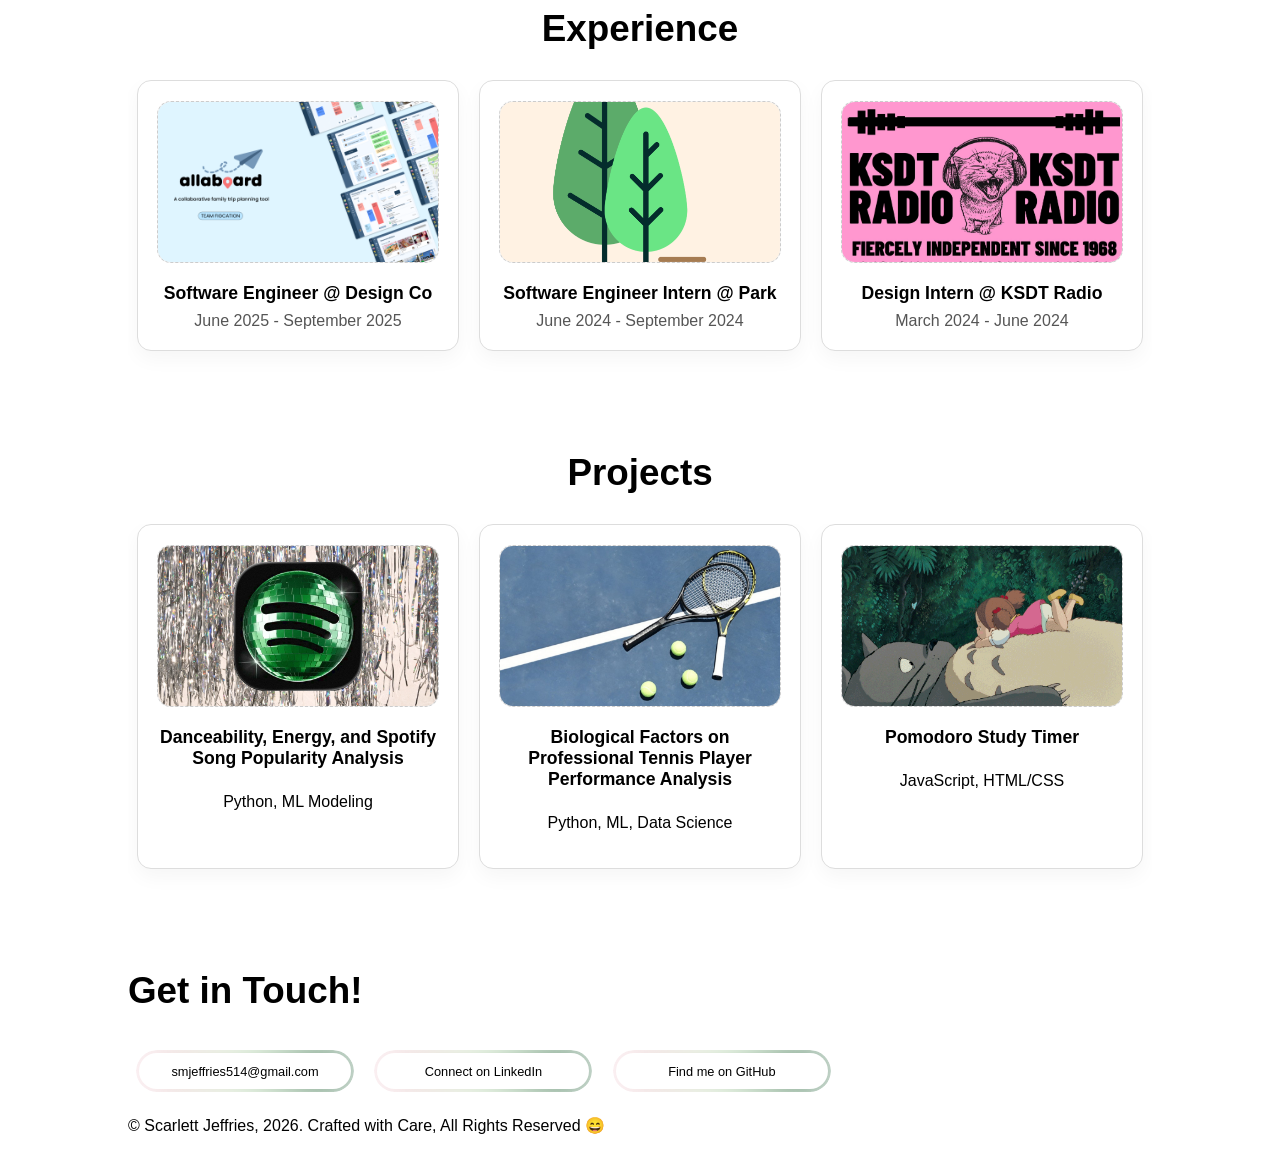
==== commit 2b468117: "updated projects and about sections - remove cc, add tennis analysis, remove coursework" ====
--- a/index.html
+++ b/index.html
@@ -50,14 +50,6 @@
 
                 <div class="about-columns">
                     <p>I am currently studying <strong>Cognitive Science</strong> with a specialization in <strong>Machine Learning</strong> and <strong>Neural Computation</strong>, with a minor in <strong>Data Science</strong> at the University of California, San Diego. My previous experience spans engineering, design, and marketing, giving me a well-rounded approach to developing new products.</p>
-                    <div class="about-coursework">
-                        <p>Relevant coursework includes:</p>
-                        <ul>
-                            <li>Data Structures and Algorithms, Programming</li>
-                            <li>Data Analytics, Statistical Analysis, & Data Modeling</li>
-                            <li>HCI: Cognitive Consequences of Technology</li>
-                        </ul>
-                    </div>
                 </div>
 
             <div class="about-card">
@@ -87,7 +79,6 @@
             <section id="experience" class="experience">
                 <div class="experience">
                     <h2>Experience</h2>
-                    <p>&#127775; <strong>Note:</strong> This page is being updated so some experience cards link to former portfolio site &#127775;</p>
                     <div class="experience-row">
                         <a href="https://www.notion.so/priyaiyerdesign/ALLABOARD-a-collaborative-trip-planning-tool-2680617671ff8071a6def36018e5ba96" target="_blank" id="D-Co" class="experience-link">
                             <div class="experience-photo"><img src="/assets/allaboard.png" alt="Design Co"></img></div>
@@ -120,22 +111,21 @@
             <section id="projects" class="projects">
                 <div class="projects">
                     <h2>Projects</h2>
-                    <p>&#127775; <strong>Note:</strong> This page is being updated so some project cards link to former portfolio site &#127775;</p>
                     <div class="project-row">
                         <a href="https://scarlettjeffries.github.io/spotify-popularity-analysis/" target="_blank" id="Academic Projects" class="project-link">
                             <div class="project-photo"><img src="/assets/spotify.png" alt="Academic Projects"></img></div>
-                            <div class="project-card-text"><h3>Spotify Song Popularity Analysis</h3></div>
+                            <div class="project-card-text"><h3>Danceability, Energy, and Spotify Song Popularity Analysis</h3></div>
                             <p>Python, ML Modeling</p>
+                        </a>
+                        <a href="https://github.com/COGS108/Group041_WI26/blob/master/03-FinalProject.ipynb" target="_blank" id="Tennis Analysis" class="project-link">
+                            <div class="project-photo"><img src="/assets/tennisanalysis.jpeg" alt="Tennis Analysis"></img></div>
+                            <div class="project-card-text"><h3>Biological Factors on Professional Tennis Player Performance Analysis</h3></div>
+                            <p>Python, ML, Data Science</p>
                         </a>
                         <a href="https://studioghibli-pomodoro.netlify.app/" target="_blank"id="Pomodoro" class="project-link">
                             <div class="project-photo"><img src="/assets/Totoro_and_Mei.gif" alt="Pomodoro Study Timer"></img></div>
                             <div class="project-card-text"><h3>Pomodoro Study Timer</h3></div>
                             <p>JavaScript, HTML/CSS</p>
-                        </a>
-                        <a href="https://smjeffries.notion.site/Mobile-App-Development-Kode-with-Klossy-24c410b3e7598039a97bcedca6fb2df4" target="_blank" id="Clean Clothing" class="project-link">
-                            <div class="project-photo"><img src="/assets/cleanclothing.png" alt="Clean Clothing"></img></div>
-                            <div class="project-card-text"><h3>Clean Clothing</h3></div>
-                            <p>Swift, SwiftUI, XCode</p>
                         </a>
                     </div>
                 </div>
--- a/style.css
+++ b/style.css
@@ -123,14 +123,6 @@
     text-align: center;
     font-size: 3em;
     margin-bottom: 40px;
-}
-
-.about-columns {
-    display: grid;
-    grid-template-columns: 1fr 1fr;
-    gap: 60px;
-    margin-bottom: 40px;
-    align-items: start;
 }
 
 .about-columns p {
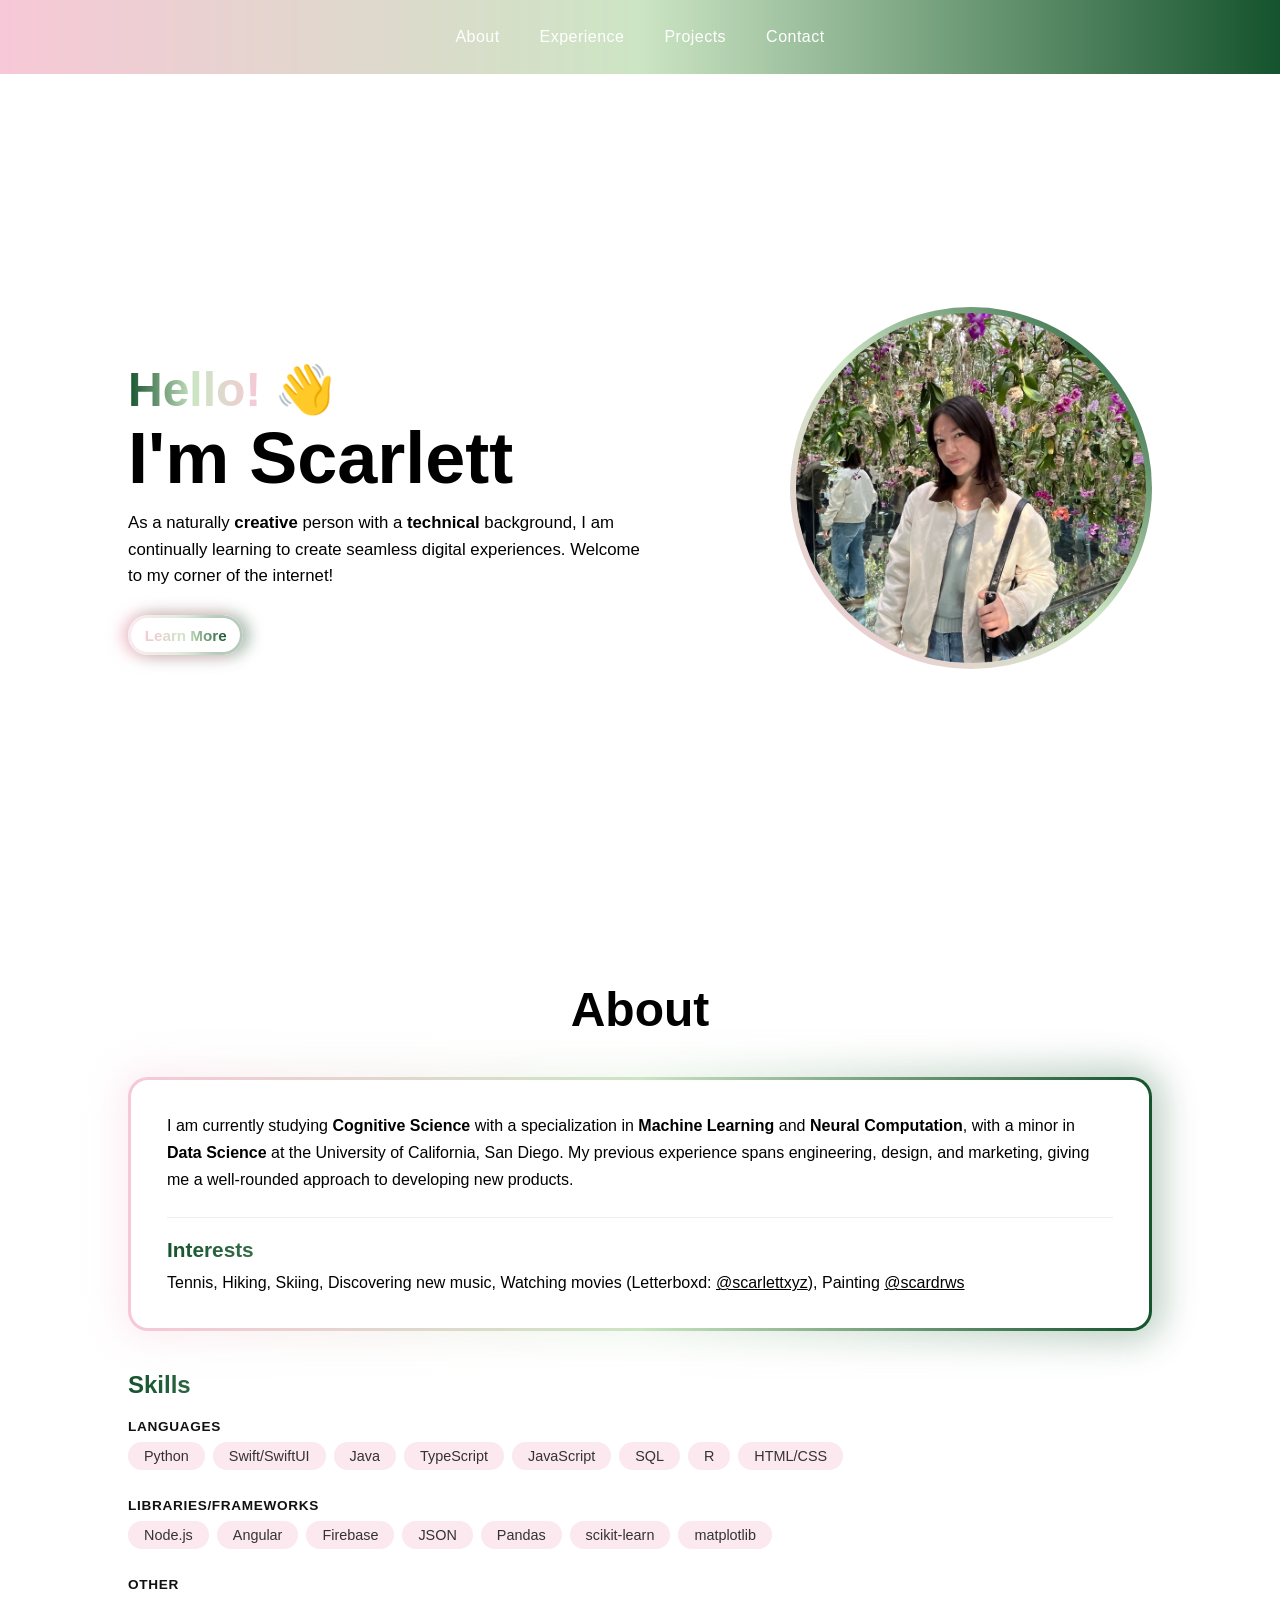
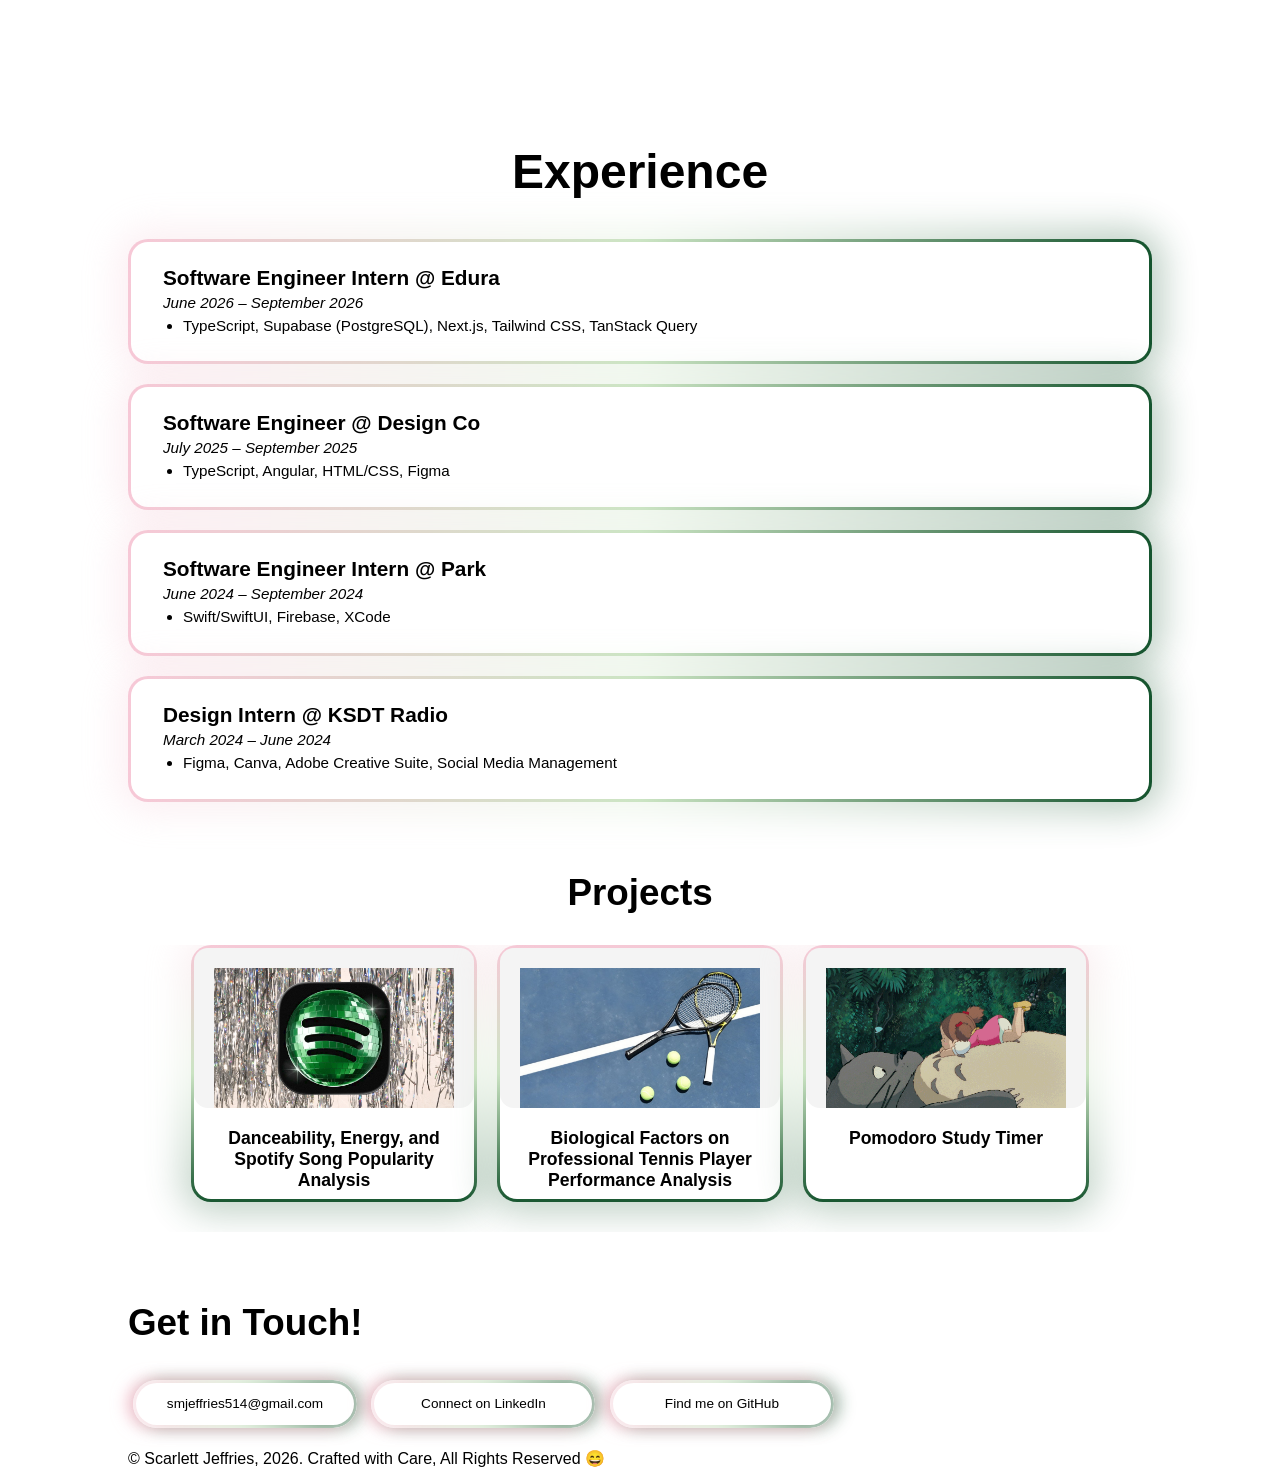
==== commit 7ff5a2f6: "changed about section to skill pills, swishy nav bar, card format experience" ====
--- a/index.html
+++ b/index.html
@@ -6,8 +6,8 @@
         <meta charset="UTF-8">
         <title>Hello! I'm Scarlett</title>
         <meta name="viewport" content="width=device-width,initial-scale=1">
-        <link rel="stylesheet" href="style.css">
-        <script src="interactivity.js"></script>
+        <link rel="stylesheet" href="style.css?v=2">
+        <script src="interactivity.js?v=9"></script>
     </head>
 
     <script>
@@ -16,6 +16,7 @@
 
     <body>
         <nav class="navbar">
+            <canvas id="navbar-canvas"></canvas>
             <a href="#about">About</a>
             <a href="#experience">Experience</a>
             <a href="#projects">Projects</a>
@@ -26,7 +27,7 @@
         <section class="home">
             <div class="home-inner">
                 <div class="home-text">
-                    <h2>Hello! 👋</h2>
+                    <h2><span class="gradient-text">Hello!</span> <span class="emoji">👋</span></h2>
                     <h1>I'm Scarlett</h1>
                     <p>As a naturally <strong>creative</strong> person with a <strong>technical</strong> background, I am continually learning to create seamless digital experiences. Welcome to my corner of the internet!</p>
                     <div class="button-row">
@@ -48,61 +49,105 @@
             <div class="about-inner">
                 <h2>About</h2>
 
-                <div class="about-columns">
-                    <p>I am currently studying <strong>Cognitive Science</strong> with a specialization in <strong>Machine Learning</strong> and <strong>Neural Computation</strong>, with a minor in <strong>Data Science</strong> at the University of California, San Diego. My previous experience spans engineering, design, and marketing, giving me a well-rounded approach to developing new products.</p>
+                <div class="about-bio-card">
+                    <div class="about-bio-card-inner">
+                        <p>I am currently studying <strong>Cognitive Science</strong> with a specialization in <strong>Machine Learning</strong> and <strong>Neural Computation</strong>, with a minor in <strong>Data Science</strong> at the University of California, San Diego. My previous experience spans engineering, design, and marketing, giving me a well-rounded approach to developing new products.</p>
+                        <div class="about-interests">
+                            <h3 class="gradient-text">Interests</h3>
+                            <p>Tennis, Hiking, Skiing, Discovering new music, Watching movies (Letterboxd: <a href='https://letterboxd.com/scarlettxyz/' target="_blank" style="color: inherit;">@scarlettxyz</a>), Painting <a href='https://www.instagram.com/scardrws/' target="_blank" style="color: inherit;">@scardrws</a></p>
+                        </div>
+                    </div>
                 </div>
 
-            <div class="about-card">
-                <div class="about-card-inner">
-                <div class="about-card-row">
-                    <h3>Skills</h3>
-                    <div class="about-card-details">
-                        <p><strong>Languages:</strong> Python, Swift/SwiftUI, Java, TypeScript, JavaScript, SQL, R, HTML/CSS</p>
-                        <p><strong>Libraries/Frameworks:</strong> Node.js, Angular, Firebase, JSON, Pandas, scikit-learn, matplotlib, NumPy, SciPy</p>
-                        <p><strong>Design Tools:</strong> Figma, Canva, Adobe Creative Suite</p>
-                        <p><strong>AI Tools:</strong> Claude, GitHub Copilot, ChatGPT (Codex) </p>
-                        <p><strong>Other technical skills:</strong> Git, GitHub, VSCode, XCode, IntelliJ, Linux Systems, Jupyter Notebook, Microsoft Office</p>
+                <div class="about-skills">
+                    <h3 class="gradient-text">Skills</h3>
+                    <div class="skill-group">
+                        <span class="skill-label">Languages</span>
+                        <div class="skill-pills">
+                            <span class="skill-pill">Python</span>
+                            <span class="skill-pill">Swift/SwiftUI</span>
+                            <span class="skill-pill">Java</span>
+                            <span class="skill-pill">TypeScript</span>
+                            <span class="skill-pill">JavaScript</span>
+                            <span class="skill-pill">SQL</span>
+                            <span class="skill-pill">R</span>
+                            <span class="skill-pill">HTML/CSS</span>
+                        </div>
+                    </div>
+                    <div class="skill-group">
+                        <span class="skill-label">Libraries/Frameworks</span>
+                        <div class="skill-pills">
+                            <span class="skill-pill">Node.js</span>
+                            <span class="skill-pill">Angular</span>
+                            <span class="skill-pill">Firebase</span>
+                            <span class="skill-pill">JSON</span>
+                            <span class="skill-pill">Pandas</span>
+                            <span class="skill-pill">scikit-learn</span>
+                            <span class="skill-pill">matplotlib</span>
+                            <span class="skill-pill">NumPy</span>
+                            <span class="skill-pill">SciPy</span>
+                        </div>
+                    </div>
+                    <div class="skill-group">
+                        <span class="skill-label">Other</span>
+                        <div class="skill-pills">
+                            <span class="skill-pill">Git</span>
+                            <span class="skill-pill">GitHub</span>
+                            <span class="skill-pill">Claude Code</span>
+                            <span class="skill-pill">GitHub Copilot</span>
+                            <span class="skill-pill">ChatGPT (Codex)</span>
+                            <span class="skill-pill">VSCode</span>
+                            <span class="skill-pill">XCode</span>
+                            <span class="skill-pill">IntelliJ</span>
+                            <span class="skill-pill">Linux Systems</span>
+                            <span class="skill-pill">Jupyter Notebook</span>
+                            <span class="skill-pill">Vercel</span>
+                            <span class="skill-pill">Figma</span>
+                            <span class="skill-pill">Canva</span>
+                            <span class="skill-pill">Adobe Creative Suite</span>
+                            <span class="skill-pill">Microsoft Office</span>
+                        </div>
                     </div>
                 </div>
-                <div class="about-card-row">
-                    <h3>Interests</h3>
-                    <div class="about-card-details">
-                        <p><strong>Interests:</strong> Tennis, Hiking, Skiing, Discovering new music, Watching movies (Letterboxd: <a href='https://letterboxd.com/scarlettxyz/' target="_blank" style="color: inherit;">@scarlettxyz</a>), Painting <a href='https://www.instagram.com/scardrws/' target="_blank" style="color: inherit;">@scardrws</a></p>
-                    </div>
-                </div>
-                </div>
             </div>
-        </div>
-    </section>
+        </section>
 
             <!-- Experience Section -->
             <section id="experience" class="experience">
                 <div class="experience">
                     <h2>Experience</h2>
-                    <div class="experience-row">
-                        <a href="https://www.notion.so/priyaiyerdesign/ALLABOARD-a-collaborative-trip-planning-tool-2680617671ff8071a6def36018e5ba96" target="_blank" id="D-Co" class="experience-link">
-                            <div class="experience-photo"><img src="/assets/allaboard.png" alt="Design Co"></img></div>
-                            <div class="experience-card-text">
+                    <div class="experience-cards">
+                        <div class="experience-card">
+                            <div class="experience-card-inner">
+                                <h3>Software Engineer Intern @ Edura</h3>
+                                <p class="experience-date"><em>June 2026 – September 2026</em></p>
+                                <ul><li>TypeScript, Supabase (PostgreSQL), Next.js, Tailwind CSS, TanStack Query</li></ul>
+                            </div>
+                        </div>
+
+                        <div class="experience-card">
+                            <div class="experience-card-inner">
                                 <h3>Software Engineer @ Design Co</h3>
-                                <p>June 2025 - September 2025</p>
+                                <p class="experience-date"><em>July 2025 – September 2025</em></p>
+                                <ul><li>TypeScript, Angular, HTML/CSS, Figma</li></ul>
                             </div>
-                        </a>
+                        </div>
 
-                        <a href="https://smjeffries.notion.site/Software-Engineering-Park-dab3311edc894b949e68c59dcf744aa7" target="_blank" id="Park" class="experience-link">
-                            <div class="experience-photo"><img src="/assets/park_icon.png" alt="Park"></img></div>
-                            <div class="experience-card-text">
+                        <div class="experience-card">
+                            <div class="experience-card-inner">
                                 <h3>Software Engineer Intern @ Park</h3>
-                                <p>June 2024 - September 2024</p>
+                                <p class="experience-date"><em>June 2024 – September 2024</em></p>
+                                <ul><li>Swift/SwiftUI, Firebase, XCode</li></ul>
                             </div>
-                        </a>
+                        </div>
 
-                        <a href="https://smjeffries.notion.site/Design-Intern-KSDT-Radio-c083b8f8d4d34cd38abec2350d1317ee" target="_blank" id="KSDT" class="experience-link">
-                            <div class="experience-photo"><img src="/assets/ksdt_cat.png" alt="KSDT Radio"></img></div>
-                            <div class="experience-card-text">
+                        <div class="experience-card">
+                            <div class="experience-card-inner">
                                 <h3>Design Intern @ KSDT Radio</h3>
-                                <p>March 2024 - June 2024</p>
+                                <p class="experience-date"><em>March 2024 – June 2024</em></p>
+                                <ul><li>Figma, Canva, Adobe Creative Suite, Social Media Management</li></ul>
                             </div>
-                        </a>
+                        </div>
                     </div>
                 </div>
             </section>
@@ -115,17 +160,14 @@
                         <a href="https://scarlettjeffries.github.io/spotify-popularity-analysis/" target="_blank" id="Academic Projects" class="project-link">
                             <div class="project-photo"><img src="/assets/spotify.png" alt="Academic Projects"></img></div>
                             <div class="project-card-text"><h3>Danceability, Energy, and Spotify Song Popularity Analysis</h3></div>
-                            <p>Python, ML Modeling</p>
                         </a>
                         <a href="https://github.com/COGS108/Group041_WI26/blob/master/03-FinalProject.ipynb" target="_blank" id="Tennis Analysis" class="project-link">
                             <div class="project-photo"><img src="/assets/tennisanalysis.jpeg" alt="Tennis Analysis"></img></div>
                             <div class="project-card-text"><h3>Biological Factors on Professional Tennis Player Performance Analysis</h3></div>
-                            <p>Python, ML, Data Science</p>
                         </a>
                         <a href="https://studioghibli-pomodoro.netlify.app/" target="_blank"id="Pomodoro" class="project-link">
                             <div class="project-photo"><img src="/assets/Totoro_and_Mei.gif" alt="Pomodoro Study Timer"></img></div>
                             <div class="project-card-text"><h3>Pomodoro Study Timer</h3></div>
-                            <p>JavaScript, HTML/CSS</p>
                         </a>
                     </div>
                 </div>
--- a/style.css
+++ b/style.css
@@ -3,6 +3,7 @@
     margin: 0;
     padding: 0;
 }
+
 
 section.home {
     min-height: calc(100vh - 72px);
@@ -28,7 +29,7 @@
 }
 
 .navbar {
-  /*position: sticky;*/
+  position: relative;
   top: 0;
   left: 0;
   right: 0;
@@ -36,14 +37,25 @@
   display: flex;
   justify-content: center;
   gap: 40px;
-  padding: 28px 0;         
-  background: linear-gradient(to left, #14532D, #CCE5C4, #F7C8D7);
+  padding: 28px 0;
+  background: none;
+  overflow: hidden;
+}
+
+.navbar canvas {
+  position: absolute;
+  inset: 0;
+  width: 100%;
+  height: 100%;
+  pointer-events: none;
 }
 
 .navbar a {
+  position: relative;
+  z-index: 1;
   color: white;
   text-decoration: none;
-  font-weight: 300;          
+  font-weight: 300;
   font-size: 1em;
   letter-spacing: 0.03em;
 }
@@ -64,6 +76,7 @@
 }
 
 .home-photo {
+    position: relative;
     width: 350px;
     height: 350px;
     border-radius: 50%;
@@ -73,7 +86,9 @@
     align-items: center;
     justify-content: center;
     flex-shrink: 0;
-}
+    z-index: 0;
+}
+
 
 .home-photo img {
     width: 100%;
@@ -125,105 +140,118 @@
     margin-bottom: 40px;
 }
 
-.about-columns p {
+
+.about-bio-card {
+    position: relative;
+    border-radius: 20px;
+    padding: 3px;
+    background: linear-gradient(to right, #F7C8D7, #CCE5C4, #14532D);
+    z-index: 0;
+}
+
+.about-bio-card::after {
+    content: '';
+    position: absolute;
+    inset: -10px;
+    z-index: -1;
+    border-radius: calc(20px + 10px);
+    background: linear-gradient(to right, #F7C8D7, #CCE5C4, #14532D);
+    filter: blur(18px);
+    opacity: 0.3;
+}
+
+.about-bio-card-inner {
+    background: white;
+    border-radius: calc(20px - 3px);
+    padding: 32px 36px;
+    box-sizing: border-box;
+}
+
+.about-bio-card-inner p {
     margin: 0;
     line-height: 1.7;
 }
 
-.about-coursework {
-    flex: 1;
-}
-
-.about-coursework p {
+.about-interests {
+    margin-top: 24px;
+    padding-top: 20px;
+    border-top: 1px solid #eee;
+}
+
+.about-interests h3 {
+    font-size: 1.3em;
     margin: 0 0 8px;
 }
 
-.about-coursework ul {
-    margin: 0;
-    padding-left: 20px;
-    line-height: 1.9;
-}
-
-/* gradient-bordered card — same technique as the button */
-.about-card {
-    position: relative;
-    border-radius: 20px;
-    /* outer element provides gradient border (thin padding acts as border thickness) */
-    padding: 4px;
-    background: linear-gradient(to right, #F7C8D7, #CCE5C4, #14532D);
-    z-index: 0;
-    margin-top: 40px;
-}
-
-/* keep the card spanning layout and avoid column breaks */
-.about-card {
-    column-span: all;
-    -webkit-column-span: all;
-    break-inside: avoid-column;
-    -webkit-column-break-inside: avoid;
-}
-
-/* masked gradient border sits directly behind the card's border */
-.about-card::after {
-    /* blurred halo behind the border */
-    content: '';
-    position: absolute;
-    inset: -14px; /* extend beyond the card for a soft halo */
-    z-index: -2;
-    border-radius: calc(20px + 14px);
-    background: linear-gradient(to right, #F7C8D7, #CCE5C4, #14532D);
-    filter: blur(22px);
-    opacity: 0.45;
-}
-
-/* inner white panel to guarantee opaque white interior */
-.about-card-inner {
-    background: white;
-    border-radius: calc(20px - 4px);
-    padding: 36px; /* original visual padding: 40px total inside the white box */
-    box-sizing: border-box;
-    position: relative;
-    z-index: 0;
-}
-
-.about-card-row {
-    display: flex;
-    gap: 60px;
-    align-items: flex-start;
-    margin-bottom: 30px;
-}
-
-.about-card-row:last-child {
-    margin-bottom: 0;
-}
-
-.about-card-row h3 {
-    font-size: 1.5em;
-    margin: 0;
-    min-width: 120px;
-}
-
-.about-card-details {
-    flex: 1;
-    display: flex;
-    flex-direction: column;
-    gap: 6px;
-}
-
-.about-card-details p {
+.about-interests p {
     margin: 0;
     line-height: 1.6;
+}
+
+.about-skills {
+    margin-top: 40px;
+}
+
+.about-skills > h3 {
+    font-size: 1.5em;
+    margin: 0 0 20px;
+}
+
+.skill-group {
+    margin-bottom: 28px;
+}
+
+.skill-group:last-child {
+    margin-bottom: 0;
+}
+
+.skill-label {
+    display: block;
+    font-weight: 600;
+    font-size: 0.85em;
+    color: #111;
+    text-transform: uppercase;
+    letter-spacing: 0.05em;
+    margin-bottom: 8px;
+}
+
+.skill-pills {
+    display: flex;
+    flex-wrap: wrap;
+    gap: 8px;
+}
+
+.skill-pill {
+    display: inline-block;
+    padding: 6px 16px;
+    border-radius: 20px;
+    background: #fce8ef;
+    font-size: 0.9em;
+    color: #333;
+    transition: opacity 0.5s ease, transform 0.5s ease;
+}
+
+.skill-pill.reveal-pill {
+    opacity: 0;
+    transform: translateY(10px);
+}
+
+.skill-pill.reveal-pill.visible {
+    opacity: 1;
+    transform: translateY(0);
 }
 
 .home h2 {
     font-size: 3.0em;
     line-height: 1.2;
     margin-bottom: 0;
-    /*background-image: linear-gradient(to right, #14532D, #7CB987, #CCE5C4, #F7C8D7);
+}
+
+.gradient-text {
+    background: linear-gradient(to right, #14532D, #CCE5C4, #F7C8D7);
     background-clip: text;
     -webkit-background-clip: text;
     -webkit-text-fill-color: transparent;
-    background-size: 200%;   */
 }
 
 .home h1 {
@@ -305,15 +333,18 @@
     width: 14em;
     height: 3em;
     font-size: 1em;
-    font-weight: semi-bold;
+    font-weight: 400;
     font-family: Arial, Helvetica, sans-serif;
-    border: 3px solid transparent;
+    border: 0px solid transparent;
     border-radius: 3em;
     background: white;
     z-index: 1;
     overflow: hidden;
     margin: 5px;
     cursor: pointer;
+    box-shadow:
+        -6px 0px 16px rgba(244, 163, 183, 0.6),
+        6px 0px 16px rgba(20, 83, 45, 0.4);
 }
 
 .contact button::before {
@@ -321,24 +352,24 @@
     position: absolute;
     inset: 0;
     z-index: -1;
-    padding: 3px; 
+    padding: 3px;
     border-radius: inherit;
     background: linear-gradient(to left, #14532D, #CCE5C4, #F7C8D7);
-    -webkit-mask: 
-        linear-gradient(#fff 0 0) content-box, 
+    -webkit-mask:
+        linear-gradient(#fff 0 0) content-box,
         linear-gradient(#fff 0 0);
     -webkit-mask-composite: xor;
             mask-composite: exclude;
-    mask: 
-        linear-gradient(#fff 0 0) content-box, 
+    mask:
+        linear-gradient(#fff 0 0) content-box,
         linear-gradient(#fff 0 0);
     mask-composite: exclude;
-    filter: blur(20px); 
+    filter: blur(15px);
 }
 
 .contact button span {
     color: black;
-    font-size: 0.8em;
+    font-size: 0.85em;
 }
 
 .icon-link img {
@@ -361,6 +392,7 @@
 
 .experience-link,
 .project-link {
+    position: relative;
     display: flex;
     flex-direction: column;
     align-items: center;
@@ -368,18 +400,41 @@
     text-decoration: none;
     color: inherit;
     margin-bottom: 20px;
-    padding: 20px;
-    border: 1px solid #ddd;
-    border-radius: 14px;
-    transition: background-color 0.3s, transform 0.2s;
+    padding: 3px;
+    border: none;
+    border-radius: 20px;
+    background: linear-gradient(to bottom, #F7C8D7, #CCE5C4, #14532D);
+    text-align: center;
+    z-index: 0;
+}
+
+.project-link > * {
+    position: relative;
+    z-index: 1;
+}
+
+.project-link::before {
+    content: '';
+    position: absolute;
+    inset: 3px;
     background: white;
-    box-shadow: 0 8px 20px rgba(0,0,0,0.04);
-    text-align: center;
+    border-radius: calc(20px - 3px);
+    z-index: 0;
+}
+
+.project-link::after {
+    content: '';
+    position: absolute;
+    inset: -10px;
+    z-index: -1;
+    border-radius: calc(20px + 10px);
+    background: linear-gradient(to bottom, #F7C8D7, #CCE5C4, #14532D);
+    filter: blur(18px);
+    opacity: 0.3;
 }
 
 .experience-link:hover,
 .project-link:hover {
-    background-color: #f9f9f9;
     transform: translateY(-2px);
 }
 
@@ -389,7 +444,6 @@
     height: 160px;
     border-radius: 14px;
     background: #f4f4f4;
-    border: 1px dashed #ccc;
     overflow: hidden;
     display: flex;
     align-items: center;
@@ -397,6 +451,7 @@
     color: #666;
     font-size: 0.9em;
     margin-bottom: 20px;
+    box-sizing: border-box;
 }
 
 .experience-photo img,
@@ -420,7 +475,22 @@
 }
 
 .project-link {
-    padding: 20px;
+    padding: 3px;
+}
+
+.project-link .project-photo,
+.project-link .project-card-text,
+.project-link > p {
+    padding-left: 20px;
+    padding-right: 20px;
+}
+
+.project-link .project-photo {
+    padding-top: 20px;
+}
+
+.project-link > p {
+    padding-bottom: 20px;
 }
 
 .dashboard {
@@ -493,7 +563,62 @@
 
 .experience h2 {
     text-align: center;
-    font-size: 2.3em;
+    font-size: 3em;
+    font-weight: 900;
+}
+
+.experience-cards {
+    display: flex;
+    flex-direction: column;
+    gap: 20px;
+    margin-top: 30px;
+}
+
+.experience-card {
+    position: relative;
+    border-radius: 20px;
+    padding: 3px;
+    background: linear-gradient(to right, #F7C8D7, #CCE5C4, #14532D);
+    z-index: 0;
+}
+
+.experience-card::after {
+    content: '';
+    position: absolute;
+    inset: -10px;
+    z-index: -1;
+    border-radius: calc(20px + 10px);
+    background: linear-gradient(to right, #F7C8D7, #CCE5C4, #14532D);
+    filter: blur(18px);
+    opacity: 0.3;
+}
+
+.experience-card-inner {
+    background: white;
+    border-radius: calc(20px - 3px);
+    padding: 24px 32px;
+    box-sizing: border-box;
+}
+
+.experience-card-inner h3 {
+    margin: 0 0 4px;
+    font-size: 1.3em;
+    font-weight: 700;
+}
+
+.experience-card-inner .experience-date {
+    margin: 0 0 4px;
+    font-size: 0.95em;
+}
+
+.experience-card-inner ul {
+    margin: 4px 0 0;
+    padding-left: 20px;
+}
+
+.experience-card-inner li {
+    font-size: 0.95em;
+    line-height: 1.5;
 }
 
 .projects h2 {
@@ -517,4 +642,48 @@
     margin-bottom: 10px;
 }
 
-
+/* Scroll-reveal animations */
+.reveal {
+    opacity: 0;
+    transform: translateY(40px);
+    transition: opacity 0.8s ease, transform 0.8s ease;
+}
+
+.reveal.visible {
+    opacity: 1;
+    transform: translateY(0);
+}
+
+.reveal-title {
+    opacity: 0;
+    transform: translateY(12px);
+    transition: opacity 0.5s ease, transform 0.5s ease;
+}
+
+.reveal-title.visible {
+    opacity: 1;
+    transform: translateY(0);
+}
+
+/* Home entrance animations */
+.home-text {
+    opacity: 0;
+    transform: translateX(-60px);
+    transition: opacity 1s ease, transform 1s ease;
+}
+
+.home-text.slide-in {
+    opacity: 1;
+    transform: translateX(0);
+}
+
+.home-photo {
+    opacity: 0;
+    transform: translateX(60px);
+    transition: opacity 1s ease, transform 1s ease;
+}
+
+.home-photo.slide-in {
+    opacity: 1;
+    transform: translateX(0);
+}
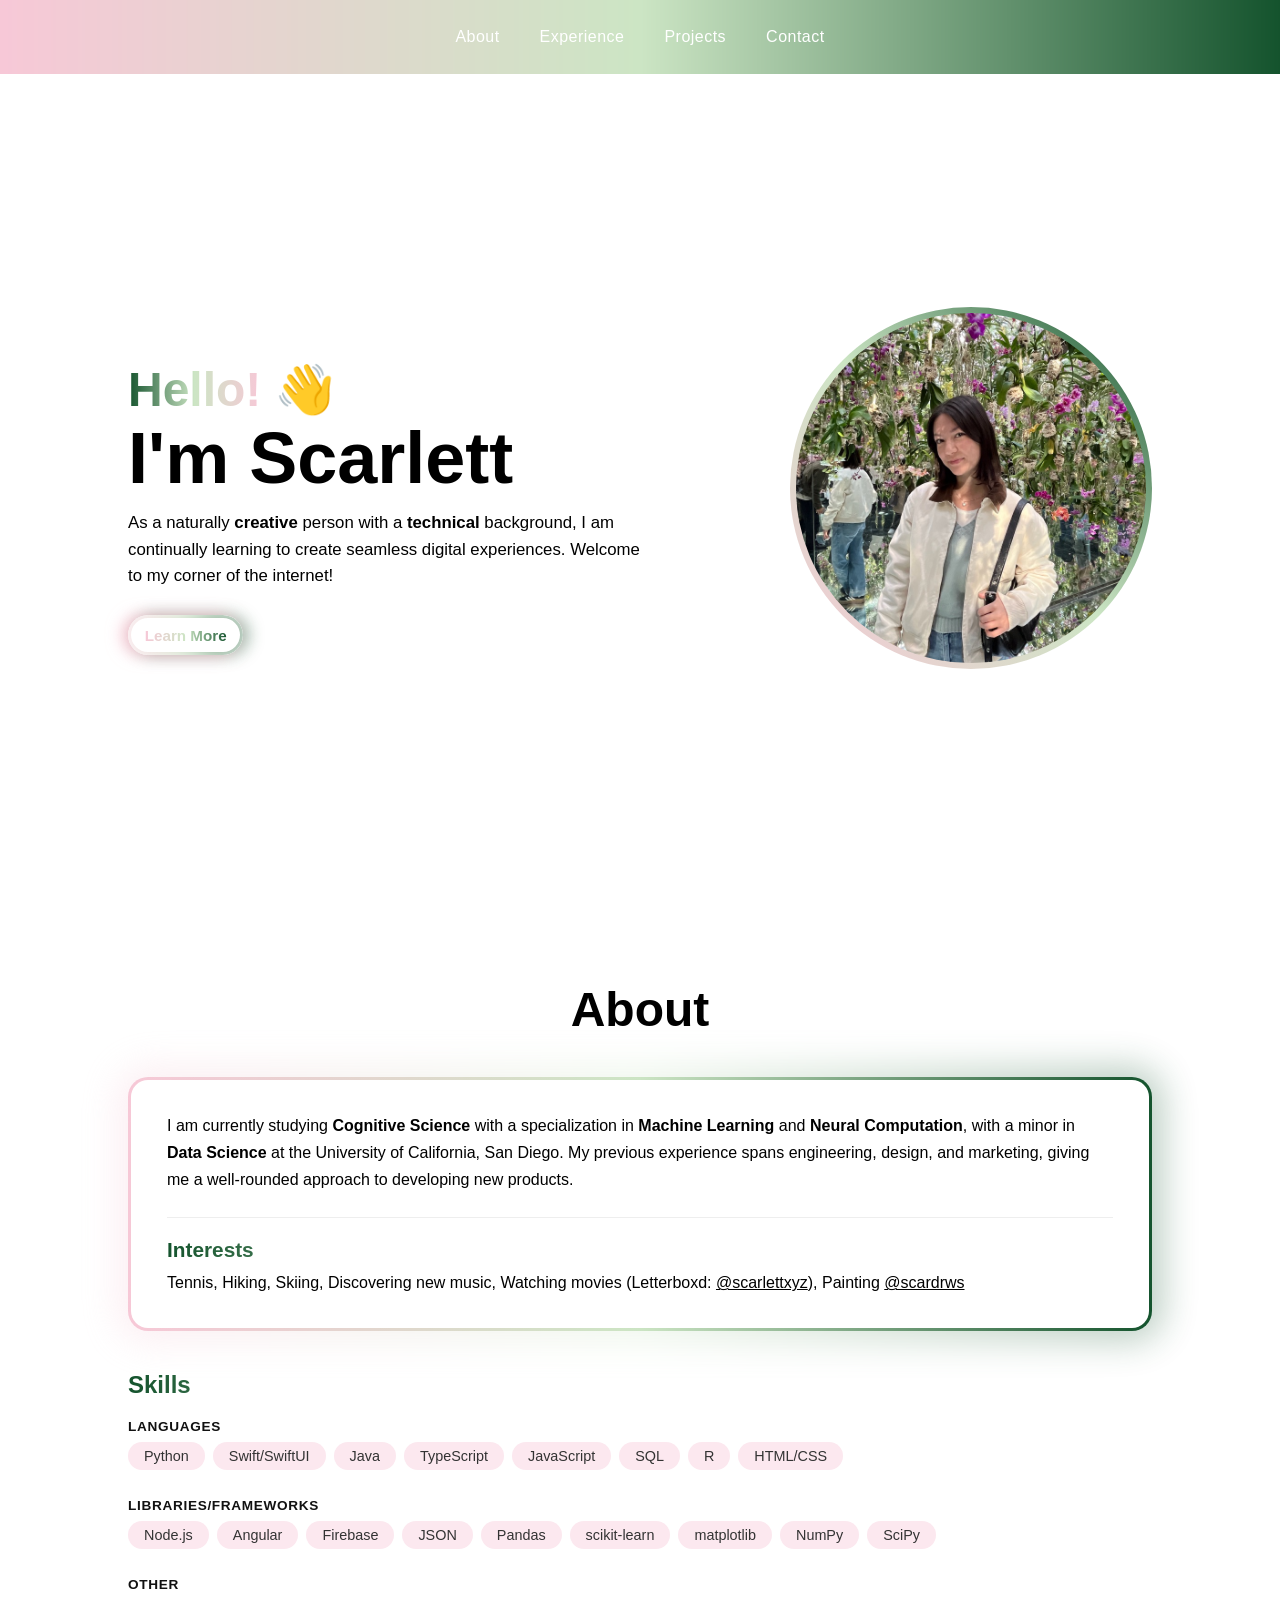
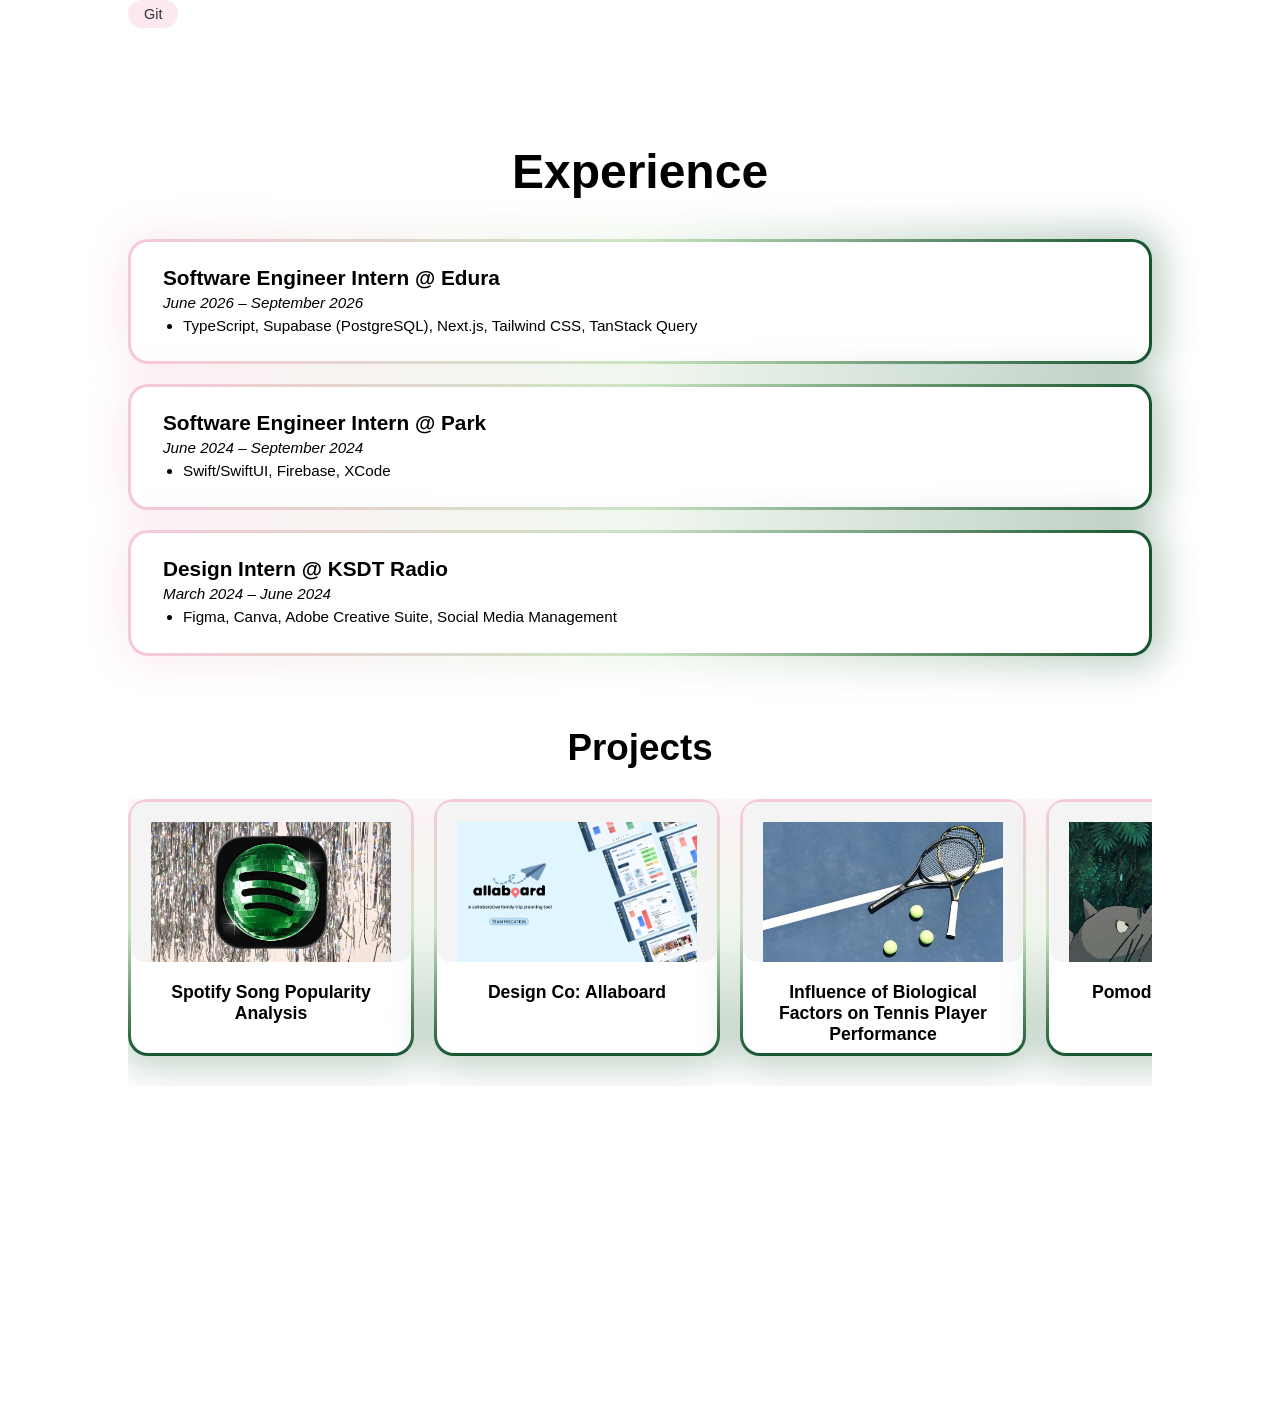
==== commit 38af0c27: "changed design co from experience to project + horizontal proj scroll" ====
--- a/index.html
+++ b/index.html
@@ -7,7 +7,7 @@
         <title>Hello! I'm Scarlett</title>
         <meta name="viewport" content="width=device-width,initial-scale=1">
         <link rel="stylesheet" href="style.css?v=2">
-        <script src="interactivity.js?v=9"></script>
+        <script src="interactivity.js?v=10"></script>
     </head>
 
     <script>
@@ -127,14 +127,6 @@
 
                         <div class="experience-card">
                             <div class="experience-card-inner">
-                                <h3>Software Engineer @ Design Co</h3>
-                                <p class="experience-date"><em>July 2025 – September 2025</em></p>
-                                <ul><li>TypeScript, Angular, HTML/CSS, Figma</li></ul>
-                            </div>
-                        </div>
-
-                        <div class="experience-card">
-                            <div class="experience-card-inner">
                                 <h3>Software Engineer Intern @ Park</h3>
                                 <p class="experience-date"><em>June 2024 – September 2024</em></p>
                                 <ul><li>Swift/SwiftUI, Firebase, XCode</li></ul>
@@ -159,11 +151,15 @@
                     <div class="project-row">
                         <a href="https://scarlettjeffries.github.io/spotify-popularity-analysis/" target="_blank" id="Academic Projects" class="project-link">
                             <div class="project-photo"><img src="/assets/spotify.png" alt="Academic Projects"></img></div>
-                            <div class="project-card-text"><h3>Danceability, Energy, and Spotify Song Popularity Analysis</h3></div>
+                            <div class="project-card-text"><h3>Spotify Song Popularity Analysis</h3></div>
+                        </a>
+                        <a href="https://www.notion.so/priyaiyerdesign/ALLABOARD-a-collaborative-trip-planning-tool-2680617671ff8071a6def36018e5ba96" target="_blank" id="Allaboard" class="project-link">
+                            <div class="project-photo"><img src="/assets/allaboard.png" alt="Allaboard"></img></div>
+                            <div class="project-card-text"><h3>Design Co: Allaboard</h3></div>
                         </a>
                         <a href="https://github.com/COGS108/Group041_WI26/blob/master/03-FinalProject.ipynb" target="_blank" id="Tennis Analysis" class="project-link">
                             <div class="project-photo"><img src="/assets/tennisanalysis.jpeg" alt="Tennis Analysis"></img></div>
-                            <div class="project-card-text"><h3>Biological Factors on Professional Tennis Player Performance Analysis</h3></div>
+                            <div class="project-card-text"><h3>Influence of Biological Factors on Tennis Player Performance</h3></div>
                         </a>
                         <a href="https://studioghibli-pomodoro.netlify.app/" target="_blank"id="Pomodoro" class="project-link">
                             <div class="project-photo"><img src="/assets/Totoro_and_Mei.gif" alt="Pomodoro Study Timer"></img></div>
--- a/style.css
+++ b/style.css
@@ -384,7 +384,6 @@
     display: flex;
     gap: 20px;
     flex-wrap: nowrap;
-    justify-content: center;
     margin-top: 30px;
     overflow-x: auto;
     padding-bottom: 10px;
@@ -397,6 +396,8 @@
     flex-direction: column;
     align-items: center;
     width: 280px;
+    min-width: 280px;
+    flex-shrink: 0;
     text-decoration: none;
     color: inherit;
     margin-bottom: 20px;
